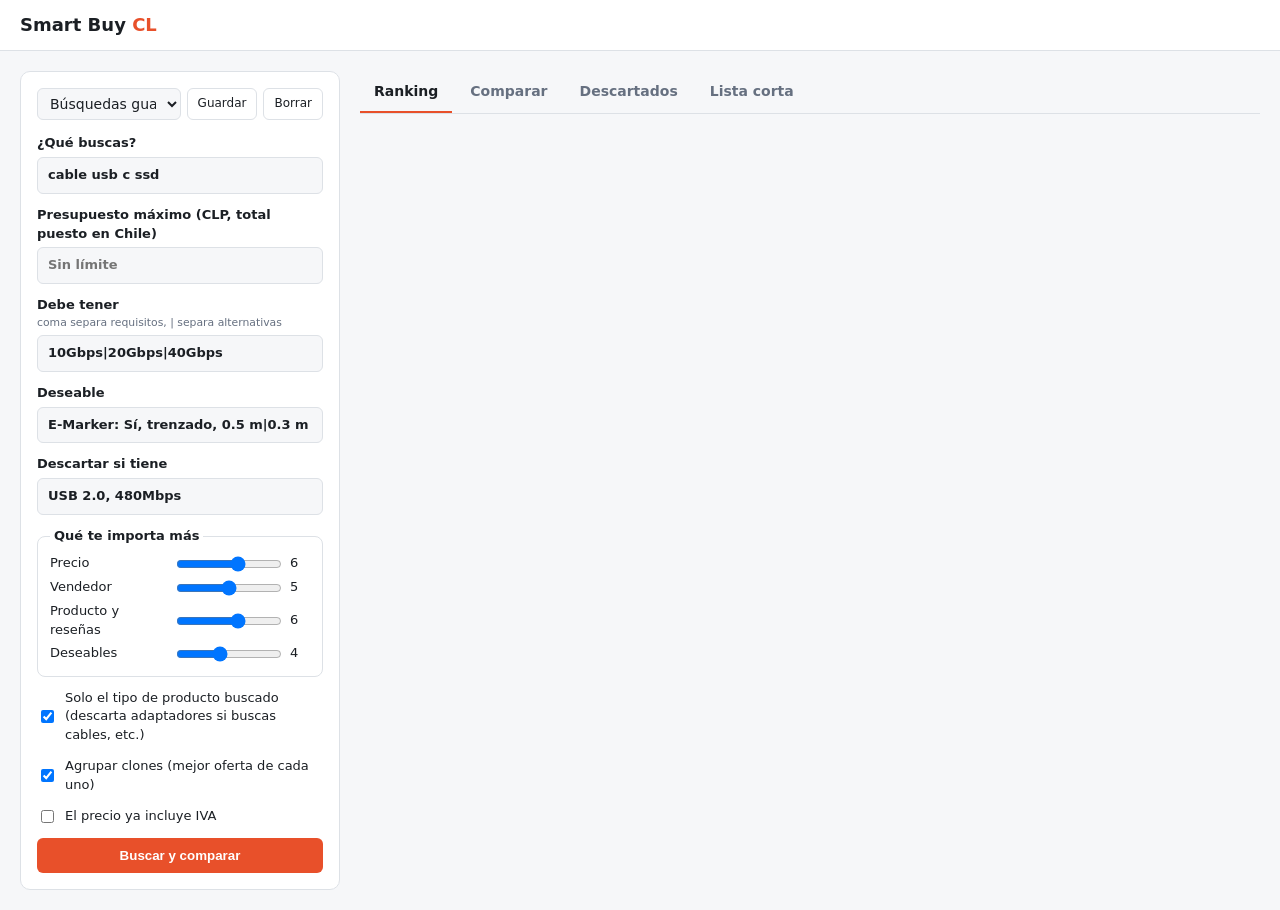
==== static/index.html @ 8ce47d06 "Discard products of a different type than searched; add saved searches Co-Authored-By: Claude Opus 5" ====
<!doctype html>
<html lang="es">
<head>
<meta charset="utf-8">
<meta name="viewport" content="width=device-width, initial-scale=1">
<title>Smart Buy CL</title>
<link rel="stylesheet" href="style.css">
</head>
<body>
<header class="top">
  <div class="brand">Smart Buy <span>CL</span></div>
  <div id="mode" class="badge"></div>
  <div id="fx" class="muted"></div>
</header>

<div class="layout">
  <aside class="panel">
    <form id="form">
      <div class="saved">
        <select id="saved" aria-label="Búsquedas guardadas"><option value="">Búsquedas guardadas…</option></select>
        <button type="button" id="save-search" class="btn">Guardar</button>
        <button type="button" id="del-search" class="btn">Borrar</button>
      </div>
      <label>¿Qué buscas?
        <input name="q" value="cable usb c ssd" required>
      </label>
      <label>Presupuesto máximo (CLP, total puesto en Chile)
        <input name="budget" type="number" min="0" step="500" placeholder="Sin límite">
      </label>
      <label>Debe tener <small>coma separa requisitos, | separa alternativas</small>
        <input name="must" value="10Gbps|20Gbps|40Gbps">
      </label>
      <label>Deseable
        <input name="nice" value="E-Marker: Sí, trenzado, 0.5 m|0.3 m">
      </label>
      <label>Descartar si tiene
        <input name="exclude" value="USB 2.0, 480Mbps">
      </label>

      <fieldset>
        <legend>Qué te importa más</legend>
        <label class="slider">Precio <input type="range" name="w_price" min="0" max="10" value="6"><output></output></label>
        <label class="slider">Vendedor <input type="range" name="w_seller" min="0" max="10" value="5"><output></output></label>
        <label class="slider">Producto y reseñas <input type="range" name="w_product" min="0" max="10" value="6"><output></output></label>
        <label class="slider">Deseables <input type="range" name="w_nice" min="0" max="10" value="4"><output></output></label>
      </fieldset>

      <label class="check"><input type="checkbox" name="type_only" checked> Solo el tipo de producto buscado (descarta adaptadores si buscas cables, etc.)</label>
      <label class="check"><input type="checkbox" name="group" checked> Agrupar clones (mejor oferta de cada uno)</label>
      <label class="check"><input type="checkbox" name="iva_included"> El precio ya incluye IVA</label>

      <button type="submit">Buscar y comparar</button>
    </form>
  </aside>

  <main>
    <nav class="tabs">
      <button data-tab="ranking" class="active">Ranking <span id="n-ranking"></span></button>
      <button data-tab="compare">Comparar <span id="n-compare"></span></button>
      <button data-tab="discarded">Descartados <span id="n-discarded"></span></button>
      <button data-tab="shortlist">Lista corta <span id="n-shortlist"></span></button>
    </nav>
    <div id="status" class="muted"></div>
    <section id="tab-ranking" class="tab active"></section>
    <section id="tab-compare" class="tab"></section>
    <section id="tab-discarded" class="tab"></section>
    <section id="tab-shortlist" class="tab"></section>
  </main>
</div>

<script src="app.js"></script>
</body>
</html>
---- static/style.css ----
:root {
  --bg: #f6f7f9; --surface: #ffffff; --surface-2: #eef0f3; --text: #1b1f24; --muted: #667080;
  --border: #dde1e6; --accent: #e8502a; --accent-text: #ffffff;
  --good: #1f8a4c; --good-bg: #e6f4ec; --warn: #a15c00; --warn-bg: #fdf1df; --bad: #b42318; --bad-bg: #fde8e6;
}
@media (prefers-color-scheme: dark) {
  :root {
    --bg: #121418; --surface: #1b1e24; --surface-2: #252931; --text: #e8eaed; --muted: #98a1ad;
    --border: #2e333c; --accent: #ff6a3d; --accent-text: #15171b;
    --good: #5fd18f; --good-bg: #173324; --warn: #f0b45a; --warn-bg: #352812; --bad: #ff7b6e; --bad-bg: #3a1c19;
  }
}
* { box-sizing: border-box; }
body { margin: 0; font: 14px/1.45 system-ui, "Segoe UI", sans-serif; background: var(--bg); color: var(--text); }
a { color: inherit; }
.muted { color: var(--muted); }

.top { display: flex; align-items: center; gap: 12px; padding: 12px 20px; background: var(--surface); border-bottom: 1px solid var(--border); }
.brand { font-weight: 700; font-size: 18px; }
.brand span { color: var(--accent); }
.badge { padding: 2px 10px; border-radius: 99px; font-size: 12px; font-weight: 600; }
.badge.mock { background: var(--warn-bg); color: var(--warn); }
.badge.api { background: var(--good-bg); color: var(--good); }
#fx { margin-left: auto; font-size: 12px; }

.layout { display: grid; grid-template-columns: 320px 1fr; gap: 20px; padding: 20px; max-width: 1400px; margin: 0 auto; }
@media (max-width: 860px) { .layout { grid-template-columns: 1fr; padding: 16px; } }

.panel { background: var(--surface); border: 1px solid var(--border); border-radius: 10px; padding: 16px; align-self: start; position: sticky; top: 16px; }
.panel label { display: block; margin-bottom: 12px; font-weight: 600; font-size: 13px; }
.panel small { font-weight: 400; color: var(--muted); display: block; }
.panel input:not([type=checkbox]):not([type=range]) { width: 100%; margin-top: 4px; padding: 8px 10px; border: 1px solid var(--border); border-radius: 6px; background: var(--bg); color: var(--text); font: inherit; }
fieldset { border: 1px solid var(--border); border-radius: 8px; margin: 0 0 12px; padding: 8px 12px; }
legend { font-weight: 600; font-size: 13px; padding: 0 4px; }
.slider { display: grid !important; grid-template-columns: 1fr 110px 20px; align-items: center; gap: 6px; font-weight: 400 !important; margin-bottom: 4px !important; }
.check { display: flex !important; gap: 8px; align-items: center; font-weight: 400 !important; }
button[type=submit] { width: 100%; padding: 10px; border: 0; border-radius: 6px; background: var(--accent); color: var(--accent-text); font-weight: 700; cursor: pointer; }

.tabs { display: flex; gap: 4px; border-bottom: 1px solid var(--border); margin-bottom: 12px; overflow-x: auto; }
.tabs button { background: none; border: 0; padding: 10px 14px; color: var(--muted); font: inherit; font-weight: 600; cursor: pointer; border-bottom: 2px solid transparent; white-space: nowrap; }
.tabs button.active { color: var(--text); border-bottom-color: var(--accent); }
.tabs span { font-weight: 400; }
.tab { display: none; }
.tab.active { display: block; }
#status { margin-bottom: 10px; }

.card { display: grid; grid-template-columns: 44px 1fr 200px; gap: 16px; background: var(--surface); border: 1px solid var(--border); border-radius: 10px; padding: 14px 16px; margin-bottom: 12px; }
.card.top1 { border-color: var(--accent); }
@media (max-width: 700px) { .card { grid-template-columns: 1fr; } }
.rank { font-size: 22px; font-weight: 800; color: var(--muted); }
.card.top1 .rank { color: var(--accent); }
.title { font-weight: 600; text-decoration: none; }
.title:hover { text-decoration: underline; }
.store { font-size: 12px; color: var(--muted); margin: 2px 0 8px; }
.chips { display: flex; flex-wrap: wrap; gap: 4px; margin-bottom: 8px; }
.chip { font-size: 11px; padding: 2px 8px; border-radius: 99px; background: var(--surface-2); }
.chip.hit { background: var(--good-bg); color: var(--good); }
.reasons { margin: 0; padding: 0; list-style: none; font-size: 13px; }
.reasons li::before { margin-right: 6px; }
.reasons .pro { color: var(--good); } .reasons .pro::before { content: "+"; }
.reasons .con { color: var(--warn); } .reasons .con::before { content: "−"; }
.reasons .bad { color: var(--bad); } .reasons .bad::before { content: "!"; }
.review { margin-top: 8px; padding: 8px 10px; border-radius: 6px; background: var(--surface-2); font-size: 12px; }
.clones { font-size: 12px; color: var(--muted); margin-top: 6px; }

.side { text-align: right; }
.total { font-size: 20px; font-weight: 800; }
.breakdown { font-size: 12px; color: var(--muted); }
.score { margin: 8px 0; }
.bar { height: 6px; border-radius: 3px; background: var(--surface-2); overflow: hidden; }
.bar > div { height: 100%; background: var(--accent); }
.actions { display: flex; gap: 6px; justify-content: flex-end; flex-wrap: wrap; margin-top: 8px; }
.actions button, .btn { padding: 5px 10px; border: 1px solid var(--border); border-radius: 6px; background: var(--surface); color: var(--text); font: inherit; font-size: 12px; cursor: pointer; }
.actions button.on { background: var(--accent); color: var(--accent-text); border-color: var(--accent); }

.table-wrap { overflow-x: auto; background: var(--surface); border: 1px solid var(--border); border-radius: 10px; }
table { border-collapse: collapse; width: 100%; font-size: 13px; }
th, td { padding: 8px 12px; border-bottom: 1px solid var(--border); text-align: left; vertical-align: top; }
th { background: var(--surface-2); font-weight: 600; white-space: nowrap; }
td.best { background: var(--good-bg); color: var(--good); font-weight: 600; }

.discard { background: var(--surface); border: 1px solid var(--border); border-radius: 8px; padding: 10px 14px; margin-bottom: 8px; }
.discard .why { color: var(--bad); font-size: 12px; }

.sl { background: var(--surface); border: 1px solid var(--border); border-radius: 10px; padding: 14px 16px; margin-bottom: 10px; }
.sl textarea { width: 100%; min-height: 50px; margin-top: 8px; padding: 6px 8px; border: 1px solid var(--border); border-radius: 6px; background: var(--bg); color: var(--text); font: inherit; }
.sl .state { font-size: 12px; font-weight: 700; }
.sl .state.approved { color: var(--good); }
.empty { padding: 40px; text-align: center; color: var(--muted); }
.review details p { margin: 4px 0; }
.review summary { cursor: pointer; font-weight: 600; margin-top: 4px; }
.variant { display: block; font-size: 12px; margin: 0 0 8px; }
.variant select { max-width: 100%; margin-left: 4px; padding: 3px 6px; border: 1px solid var(--border); border-radius: 6px; background: var(--bg); color: var(--text); font: inherit; }
.saved { display: flex; gap: 6px; margin-bottom: 14px; }
.saved select { flex: 1; min-width: 0; padding: 6px 8px; border: 1px solid var(--border); border-radius: 6px; background: var(--bg); color: var(--text); font: inherit; }
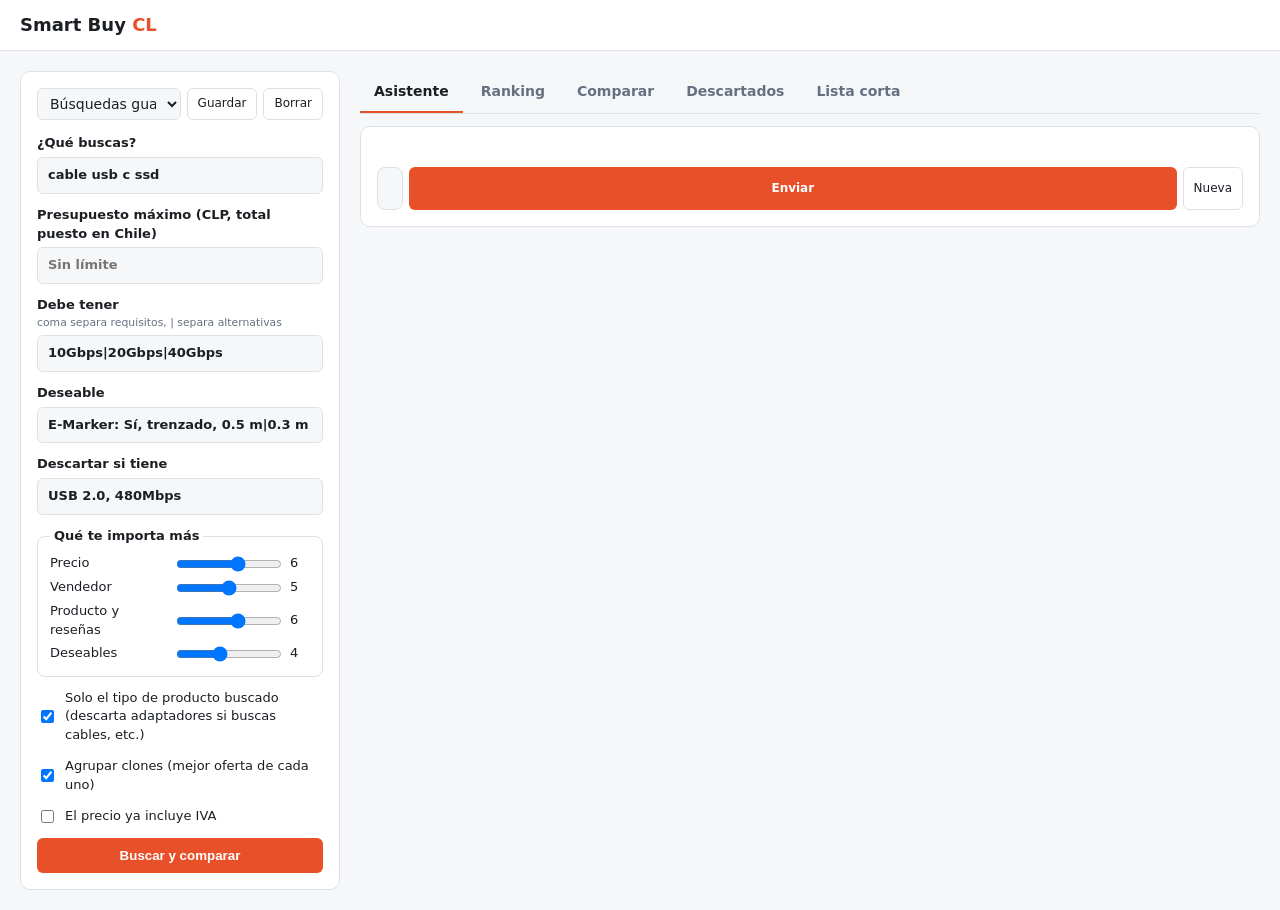
==== commit 5dde67b2: "Add conversational assistant powered by local Claude Code (claude -p) Co-Authored-By: Claude Opus 5." ====
--- a/static/index.html
+++ b/static/index.html
@@ -55,13 +55,25 @@
 
   <main>
     <nav class="tabs">
-      <button data-tab="ranking" class="active">Ranking <span id="n-ranking"></span></button>
+      <button data-tab="assistant" class="active">Asistente</button>
+      <button data-tab="ranking">Ranking <span id="n-ranking"></span></button>
       <button data-tab="compare">Comparar <span id="n-compare"></span></button>
       <button data-tab="discarded">Descartados <span id="n-discarded"></span></button>
       <button data-tab="shortlist">Lista corta <span id="n-shortlist"></span></button>
     </nav>
     <div id="status" class="muted"></div>
-    <section id="tab-ranking" class="tab active"></section>
+    <section id="tab-assistant" class="tab active">
+      <div class="chat">
+        <div id="chat-log" class="chat-log"></div>
+        <div id="chat-options" class="chat-options"></div>
+        <form id="chat-form" class="chat-form">
+          <input id="chat-input" placeholder="Escribe lo que quieres comprar…" autocomplete="off">
+          <button type="submit" class="btn send">Enviar</button>
+          <button type="button" id="chat-reset" class="btn">Nueva</button>
+        </form>
+      </div>
+    </section>
+    <section id="tab-ranking" class="tab"></section>
     <section id="tab-compare" class="tab"></section>
     <section id="tab-discarded" class="tab"></section>
     <section id="tab-shortlist" class="tab"></section>
--- a/static/style.css
+++ b/static/style.css
@@ -93,3 +93,18 @@
 .variant select { max-width: 100%; margin-left: 4px; padding: 3px 6px; border: 1px solid var(--border); border-radius: 6px; background: var(--bg); color: var(--text); font: inherit; }
 .saved { display: flex; gap: 6px; margin-bottom: 14px; }
 .saved select { flex: 1; min-width: 0; padding: 6px 8px; border: 1px solid var(--border); border-radius: 6px; background: var(--bg); color: var(--text); font: inherit; }
+
+.chat { background: var(--surface); border: 1px solid var(--border); border-radius: 10px; padding: 16px; display: flex; flex-direction: column; gap: 12px; }
+.chat-log { display: flex; flex-direction: column; gap: 10px; max-height: 60vh; overflow-y: auto; }
+.msg { max-width: 80%; padding: 10px 14px; border-radius: 12px; white-space: pre-wrap; line-height: 1.5; }
+.msg.assistant { background: var(--surface-2); align-self: flex-start; border-bottom-left-radius: 4px; }
+.msg.user { background: var(--accent); color: var(--accent-text); align-self: flex-end; border-bottom-right-radius: 4px; }
+.msg.thinking { color: var(--muted); font-style: italic; }
+.msg.error { background: var(--bad-bg); color: var(--bad); }
+.chat-options { display: flex; flex-wrap: wrap; gap: 6px; }
+.chat-options button { padding: 6px 12px; border: 1px solid var(--accent); border-radius: 99px; background: var(--surface); color: var(--text); font: inherit; font-size: 13px; cursor: pointer; }
+.chat-options button:hover { background: var(--accent); color: var(--accent-text); }
+.chat-form { display: flex; gap: 6px; }
+.chat-form input { flex: 1; min-width: 0; padding: 10px 12px; border: 1px solid var(--border); border-radius: 8px; background: var(--bg); color: var(--text); font: inherit; }
+.chat-form .send { background: var(--accent); color: var(--accent-text); border-color: var(--accent); font-weight: 700; }
+@media (max-width: 700px) { .msg { max-width: 92%; } }
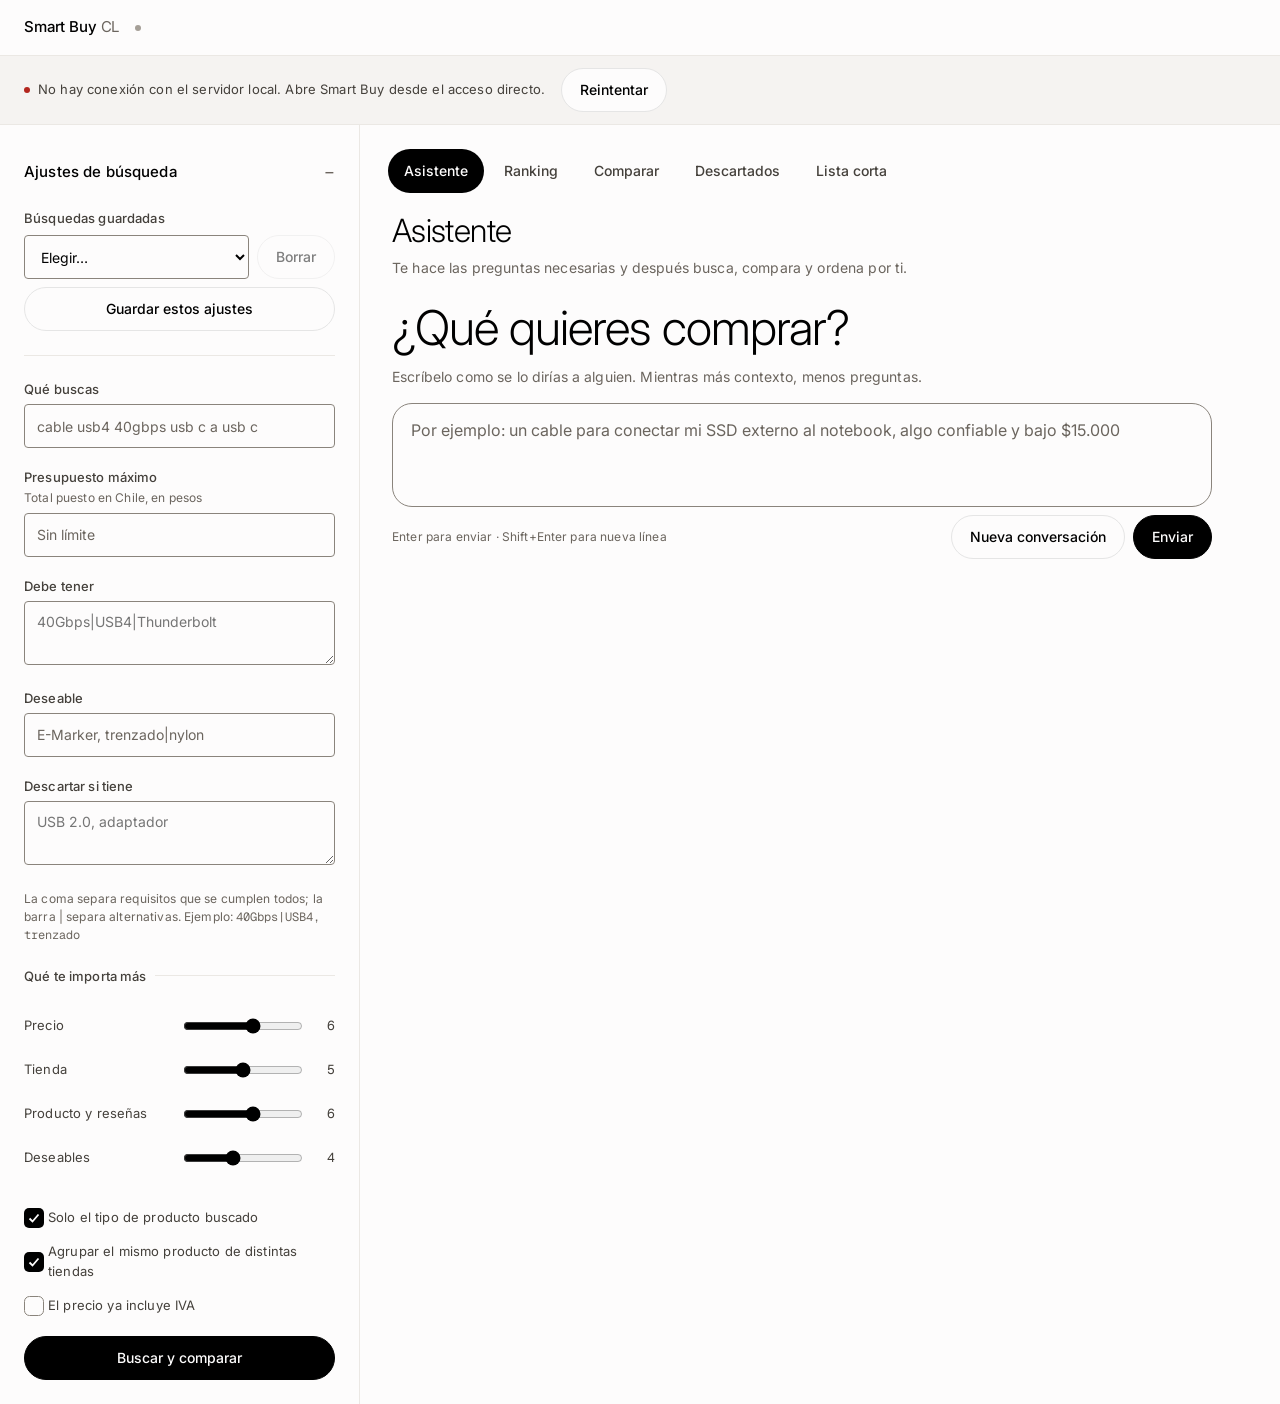
==== commit cc080540: "Redesign UI with elevenlabs-calido DNA and fix UX issues from functional review Co-Authored-By: Clau" ====
--- a/static/index.html
+++ b/static/index.html
@@ -4,81 +4,130 @@
 <meta charset="utf-8">
 <meta name="viewport" content="width=device-width, initial-scale=1">
 <title>Smart Buy CL</title>
+<link rel="preconnect" href="https://fonts.googleapis.com">
+<link rel="preconnect" href="https://fonts.gstatic.com" crossorigin>
+<link rel="stylesheet" href="https://fonts.googleapis.com/css2?family=Geist+Mono:wght@400&family=Inter:wght@300;400;500&display=swap">
 <link rel="stylesheet" href="style.css">
 </head>
 <body>
-<header class="top">
+<header class="topbar">
   <div class="brand">Smart Buy <span>CL</span></div>
-  <div id="mode" class="badge"></div>
-  <div id="fx" class="muted"></div>
+  <div id="mode" class="state-dot"></div>
+  <div id="fx" class="topbar-meta"></div>
 </header>
 
+<div id="offline" class="banner" hidden>
+  <span class="state-dot error">No hay conexión con el servidor local. Abre Smart Buy desde el acceso directo.</span>
+  <button type="button" id="retry-init" class="pill">Reintentar</button>
+</div>
+
 <div class="layout">
-  <aside class="panel">
-    <form id="form">
-      <div class="saved">
-        <select id="saved" aria-label="Búsquedas guardadas"><option value="">Búsquedas guardadas…</option></select>
-        <button type="button" id="save-search" class="btn">Guardar</button>
-        <button type="button" id="del-search" class="btn">Borrar</button>
-      </div>
-      <label>¿Qué buscas?
-        <input name="q" value="cable usb c ssd" required>
-      </label>
-      <label>Presupuesto máximo (CLP, total puesto en Chile)
-        <input name="budget" type="number" min="0" step="500" placeholder="Sin límite">
-      </label>
-      <label>Debe tener <small>coma separa requisitos, | separa alternativas</small>
-        <input name="must" value="10Gbps|20Gbps|40Gbps">
-      </label>
-      <label>Deseable
-        <input name="nice" value="E-Marker: Sí, trenzado, 0.5 m|0.3 m">
-      </label>
-      <label>Descartar si tiene
-        <input name="exclude" value="USB 2.0, 480Mbps">
-      </label>
+  <main id="main">
+    <nav class="tabs" role="tablist" aria-label="Secciones">
+      <button role="tab" id="t-assistant" data-tab="assistant" aria-selected="true" aria-controls="tab-assistant" class="active">Asistente</button>
+      <button role="tab" id="t-ranking" data-tab="ranking" aria-selected="false" aria-controls="tab-ranking" tabindex="-1">Ranking <span class="count" id="n-ranking"></span></button>
+      <button role="tab" id="t-compare" data-tab="compare" aria-selected="false" aria-controls="tab-compare" tabindex="-1">Comparar <span class="count" id="n-compare"></span></button>
+      <button role="tab" id="t-discarded" data-tab="discarded" aria-selected="false" aria-controls="tab-discarded" tabindex="-1">Descartados <span class="count" id="n-discarded"></span></button>
+      <button role="tab" id="t-shortlist" data-tab="shortlist" aria-selected="false" aria-controls="tab-shortlist" tabindex="-1">Lista corta <span class="count" id="n-shortlist"></span></button>
+    </nav>
 
-      <fieldset>
-        <legend>Qué te importa más</legend>
-        <label class="slider">Precio <input type="range" name="w_price" min="0" max="10" value="6"><output></output></label>
-        <label class="slider">Vendedor <input type="range" name="w_seller" min="0" max="10" value="5"><output></output></label>
-        <label class="slider">Producto y reseñas <input type="range" name="w_product" min="0" max="10" value="6"><output></output></label>
-        <label class="slider">Deseables <input type="range" name="w_nice" min="0" max="10" value="4"><output></output></label>
-      </fieldset>
-
-      <label class="check"><input type="checkbox" name="type_only" checked> Solo el tipo de producto buscado (descarta adaptadores si buscas cables, etc.)</label>
-      <label class="check"><input type="checkbox" name="group" checked> Agrupar clones (mejor oferta de cada uno)</label>
-      <label class="check"><input type="checkbox" name="iva_included"> El precio ya incluye IVA</label>
-
-      <button type="submit">Buscar y comparar</button>
-    </form>
-  </aside>
-
-  <main>
-    <nav class="tabs">
-      <button data-tab="assistant" class="active">Asistente</button>
-      <button data-tab="ranking">Ranking <span id="n-ranking"></span></button>
-      <button data-tab="compare">Comparar <span id="n-compare"></span></button>
-      <button data-tab="discarded">Descartados <span id="n-discarded"></span></button>
-      <button data-tab="shortlist">Lista corta <span id="n-shortlist"></span></button>
-    </nav>
-    <div id="status" class="muted"></div>
-    <section id="tab-assistant" class="tab active">
+    <section id="tab-assistant" class="tab active" role="tabpanel" aria-labelledby="t-assistant">
+      <h2 class="panel-title">Asistente</h2>
+      <p class="lede chat-intro">Te hace las preguntas necesarias y después busca, compara y ordena por ti.</p>
       <div class="chat">
-        <div id="chat-log" class="chat-log"></div>
+        <div id="chat-empty" class="chat-empty">
+          <p class="display">¿Qué quieres comprar?</p>
+          <p class="lede">Escríbelo como se lo dirías a alguien. Mientras más contexto, menos preguntas.</p>
+        </div>
+        <div id="chat-log" class="chat-log" role="log" aria-live="polite" aria-label="Conversación"></div>
         <div id="chat-options" class="chat-options"></div>
-        <form id="chat-form" class="chat-form">
-          <input id="chat-input" placeholder="Escribe lo que quieres comprar…" autocomplete="off">
-          <button type="submit" class="btn send">Enviar</button>
-          <button type="button" id="chat-reset" class="btn">Nueva</button>
+        <form id="chat-form" class="chat-composer">
+          <textarea id="chat-input" rows="3" aria-label="Mensaje al asistente"
+            placeholder="Por ejemplo: un cable para conectar mi SSD externo al notebook, algo confiable y bajo $15.000"></textarea>
+          <div class="composer-bar">
+            <span class="hint">Enter para enviar · Shift+Enter para nueva línea</span>
+            <button type="button" id="chat-reset" class="pill">Nueva conversación</button>
+            <button type="submit" id="chat-send" class="pill primary">Enviar</button>
+          </div>
         </form>
       </div>
     </section>
-    <section id="tab-ranking" class="tab"></section>
-    <section id="tab-compare" class="tab"></section>
-    <section id="tab-discarded" class="tab"></section>
-    <section id="tab-shortlist" class="tab"></section>
+
+    <section id="tab-ranking" class="tab" role="tabpanel" aria-labelledby="t-ranking">
+      <h2 class="panel-title">Ranking</h2>
+      <div id="status" class="status" aria-live="polite"></div>
+      <div id="ranking-body"></div>
+    </section>
+    <section id="tab-compare" class="tab" role="tabpanel" aria-labelledby="t-compare">
+      <h2 class="panel-title">Comparar</h2>
+      <div id="compare-body"></div>
+    </section>
+    <section id="tab-discarded" class="tab" role="tabpanel" aria-labelledby="t-discarded">
+      <h2 class="panel-title">Descartados</h2>
+      <div id="discarded-body"></div>
+    </section>
+    <section id="tab-shortlist" class="tab" role="tabpanel" aria-labelledby="t-shortlist">
+      <h2 class="panel-title">Lista corta</h2>
+      <div id="shortlist-body"></div>
+    </section>
   </main>
+
+  <aside class="panel">
+    <details id="filters" open>
+      <summary>Ajustes de búsqueda</summary>
+
+      <div class="saved">
+        <label for="saved" class="label">Búsquedas guardadas</label>
+        <div class="row">
+          <select id="saved"><option value="">Elegir…</option></select>
+          <button type="button" id="del-search" class="pill" disabled>Borrar</button>
+        </div>
+        <div id="save-row" class="row" hidden>
+          <input id="save-name" aria-label="Nombre de la búsqueda" placeholder="Nombre de la búsqueda">
+          <button type="button" id="save-confirm" class="pill">Guardar</button>
+          <button type="button" id="save-cancel" class="pill">Cancelar</button>
+        </div>
+        <button type="button" id="save-search" class="pill">Guardar estos ajustes</button>
+      </div>
+
+      <form id="form" novalidate>
+        <label class="label">Qué buscas
+          <input name="q" required placeholder="cable usb4 40gbps usb c a usb c">
+        </label>
+        <label class="label">Presupuesto máximo
+          <span class="help">Total puesto en Chile, en pesos</span>
+          <input name="budget" type="number" min="0" step="1" inputmode="numeric" placeholder="Sin límite">
+        </label>
+        <label class="label">Debe tener
+          <textarea name="must" rows="2" placeholder="40Gbps|USB4|Thunderbolt"></textarea>
+        </label>
+        <label class="label">Deseable
+          <input name="nice" placeholder="E-Marker, trenzado|nylon">
+        </label>
+        <label class="label">Descartar si tiene
+          <textarea name="exclude" rows="2" placeholder="USB 2.0, adaptador"></textarea>
+        </label>
+        <p class="help">La coma separa requisitos que se cumplen todos; la barra | separa alternativas. Ejemplo: <span class="mono">40Gbps|USB4, trenzado</span></p>
+
+        <fieldset>
+          <legend>Qué te importa más</legend>
+          <label class="slider"><span>Precio</span><input type="range" name="w_price" min="0" max="10" value="6"><output class="mono"></output></label>
+          <label class="slider"><span>Tienda</span><input type="range" name="w_seller" min="0" max="10" value="5"><output class="mono"></output></label>
+          <label class="slider"><span>Producto y reseñas</span><input type="range" name="w_product" min="0" max="10" value="6"><output class="mono"></output></label>
+          <label class="slider"><span>Deseables</span><input type="range" name="w_nice" min="0" max="10" value="4"><output class="mono"></output></label>
+        </fieldset>
+
+        <label class="check"><input type="checkbox" name="type_only" checked> Solo el tipo de producto buscado</label>
+        <label class="check"><input type="checkbox" name="group" checked> Agrupar el mismo producto de distintas tiendas</label>
+        <label class="check"><input type="checkbox" name="iva_included"> El precio ya incluye IVA</label>
+
+        <button type="submit" id="search-btn" class="pill primary wide">Buscar y comparar</button>
+      </form>
+    </details>
+  </aside>
 </div>
+
+<div id="toast" class="toast" role="status" aria-live="polite" hidden></div>
 
 <script src="app.js"></script>
 </body>
--- a/static/style.css
+++ b/static/style.css
@@ -1,110 +1,288 @@
+/* Smart Buy CL — DNA en design/dna-smartbuy.md (adaptado de elevenlabs-calido). */
 :root {
-  --bg: #f6f7f9; --surface: #ffffff; --surface-2: #eef0f3; --text: #1b1f24; --muted: #667080;
-  --border: #dde1e6; --accent: #e8502a; --accent-text: #ffffff;
-  --good: #1f8a4c; --good-bg: #e6f4ec; --warn: #a15c00; --warn-bg: #fdf1df; --bad: #b42318; --bad-bg: #fde8e6;
+  --canvas: #fdfcfc; --taupe: #f5f3f1; --stone: #ebe8e4;
+  --ink: #000000; --on-ink: #fdfcfc; --graphite: #44403b; --smoke: #6b655e; --ash: #a59f97;
+  --field: #8a847c; --btn-border: #e5e5e5;
+  --ok: #3d7a57; --warn: #9a6a1f; --bad: #b3261e;
+  --sans: Inter, system-ui, -apple-system, "Segoe UI", sans-serif;
+  --mono: "Geist Mono", ui-monospace, monospace;
+  --whisper: 0 0 1px rgba(0,0,0,.4), 0 1px 1px rgba(0,0,0,.04), 0 2px 4px rgba(0,0,0,.04);
+  --ease: 150ms ease-out;
+  color-scheme: light;
 }
 @media (prefers-color-scheme: dark) {
   :root {
-    --bg: #121418; --surface: #1b1e24; --surface-2: #252931; --text: #e8eaed; --muted: #98a1ad;
-    --border: #2e333c; --accent: #ff6a3d; --accent-text: #15171b;
-    --good: #5fd18f; --good-bg: #173324; --warn: #f0b45a; --warn-bg: #352812; --bad: #ff7b6e; --bad-bg: #3a1c19;
+    --canvas: #141311; --taupe: #1c1a18; --stone: #2a2724;
+    --ink: #f5f3f1; --on-ink: #141311; --graphite: #d6d1ca; --smoke: #a59f97; --ash: #8a847c;
+    --field: #777169; --btn-border: #34302c;
+    --ok: #6fb38a; --warn: #d3a050; --bad: #ef6b62;
+    color-scheme: dark;
   }
 }
+
 * { box-sizing: border-box; }
-body { margin: 0; font: 14px/1.45 system-ui, "Segoe UI", sans-serif; background: var(--bg); color: var(--text); }
-a { color: inherit; }
-.muted { color: var(--muted); }
-
-.top { display: flex; align-items: center; gap: 12px; padding: 12px 20px; background: var(--surface); border-bottom: 1px solid var(--border); }
-.brand { font-weight: 700; font-size: 18px; }
-.brand span { color: var(--accent); }
-.badge { padding: 2px 10px; border-radius: 99px; font-size: 12px; font-weight: 600; }
-.badge.mock { background: var(--warn-bg); color: var(--warn); }
-.badge.api { background: var(--good-bg); color: var(--good); }
-#fx { margin-left: auto; font-size: 12px; }
-
-.layout { display: grid; grid-template-columns: 320px 1fr; gap: 20px; padding: 20px; max-width: 1400px; margin: 0 auto; }
-@media (max-width: 860px) { .layout { grid-template-columns: 1fr; padding: 16px; } }
-
-.panel { background: var(--surface); border: 1px solid var(--border); border-radius: 10px; padding: 16px; align-self: start; position: sticky; top: 16px; }
-.panel label { display: block; margin-bottom: 12px; font-weight: 600; font-size: 13px; }
-.panel small { font-weight: 400; color: var(--muted); display: block; }
-.panel input:not([type=checkbox]):not([type=range]) { width: 100%; margin-top: 4px; padding: 8px 10px; border: 1px solid var(--border); border-radius: 6px; background: var(--bg); color: var(--text); font: inherit; }
-fieldset { border: 1px solid var(--border); border-radius: 8px; margin: 0 0 12px; padding: 8px 12px; }
-legend { font-weight: 600; font-size: 13px; padding: 0 4px; }
-.slider { display: grid !important; grid-template-columns: 1fr 110px 20px; align-items: center; gap: 6px; font-weight: 400 !important; margin-bottom: 4px !important; }
-.check { display: flex !important; gap: 8px; align-items: center; font-weight: 400 !important; }
-button[type=submit] { width: 100%; padding: 10px; border: 0; border-radius: 6px; background: var(--accent); color: var(--accent-text); font-weight: 700; cursor: pointer; }
-
-.tabs { display: flex; gap: 4px; border-bottom: 1px solid var(--border); margin-bottom: 12px; overflow-x: auto; }
-.tabs button { background: none; border: 0; padding: 10px 14px; color: var(--muted); font: inherit; font-weight: 600; cursor: pointer; border-bottom: 2px solid transparent; white-space: nowrap; }
-.tabs button.active { color: var(--text); border-bottom-color: var(--accent); }
-.tabs span { font-weight: 400; }
+html { -webkit-text-size-adjust: 100%; }
+body {
+  margin: 0; background: var(--canvas); color: var(--ink);
+  font: 400 14px/1.5 var(--sans); letter-spacing: .01em;
+}
+a { color: inherit; text-underline-offset: 3px; }
+.mono { font-family: var(--mono); letter-spacing: 0; }
+[hidden] { display: none !important; }
+:focus-visible { outline: 2px solid var(--ink); outline-offset: 2px; }
+
+/* ---------- barra superior ---------- */
+.topbar {
+  height: 56px; display: flex; align-items: center; gap: 16px; padding: 0 24px;
+  border-bottom: 1px solid var(--stone); background: var(--canvas);
+}
+.brand { font-weight: 500; font-size: 15px; letter-spacing: -.01em; }
+.brand span { color: var(--smoke); font-weight: 400; }
+.topbar-meta { margin-left: auto; font: 400 12px/1.5 var(--mono); color: var(--smoke); }
+
+/* estados: texto graphite con punto de 6 px */
+.state-dot { display: inline-flex; align-items: center; gap: 8px; font-size: 13px; color: var(--graphite); }
+.state-dot::before { content: ""; width: 6px; height: 6px; border-radius: 9999px; background: var(--ash); flex: none; }
+.state-dot.ok::before { background: var(--ok); }
+.state-dot.warn::before { background: var(--warn); }
+.state-dot.error::before { background: var(--bad); }
+
+.banner {
+  display: flex; align-items: center; gap: 16px; flex-wrap: wrap;
+  padding: 12px 24px; border-bottom: 1px solid var(--stone); background: var(--taupe);
+}
+
+/* ---------- layout: taller en dos columnas ---------- */
+.layout {
+  display: grid; grid-template-columns: 360px minmax(0, 1fr); grid-template-areas: "panel main";
+  min-height: calc(100dvh - 56px);
+}
+main { grid-area: main; padding: 24px 32px 64px; min-width: 0; }
+.panel { grid-area: panel; border-right: 1px solid var(--stone); padding: 24px; }
+@media (min-width: 861px) {
+  .panel > details { position: sticky; top: 24px; }
+}
+@media (max-width: 860px) {
+  .tabs button { padding: 0 12px; }
+  .layout { grid-template-columns: minmax(0, 1fr); grid-template-areas: "main" "panel"; }
+  main { padding: 16px 16px 32px; }
+  .panel { border-right: 0; border-top: 1px solid var(--stone); padding: 16px; }
+  .topbar { padding: 0 16px; gap: 12px; }
+  .topbar-meta { display: none; }
+}
+
+/* ---------- pestañas en píldora ---------- */
+.tabs { display: flex; gap: 4px; overflow-x: auto; padding-bottom: 4px; margin: 0 -4px 8px; scrollbar-width: none; }
+.tabs button {
+  min-height: 44px; padding: 0 16px; border: 0; border-radius: 9999px; background: transparent;
+  color: var(--graphite); font: 500 14px/1 var(--sans); cursor: pointer; white-space: nowrap;
+}
+.tabs button:hover { background: var(--taupe); }
+.tabs button.active { background: var(--ink); color: var(--on-ink); }
+.tabs .count { font: 400 12px var(--mono); margin-left: 4px; opacity: .75; }
+.tabs .count:empty { display: none; }
+
 .tab { display: none; }
 .tab.active { display: block; }
-#status { margin-bottom: 10px; }
-
-.card { display: grid; grid-template-columns: 44px 1fr 200px; gap: 16px; background: var(--surface); border: 1px solid var(--border); border-radius: 10px; padding: 14px 16px; margin-bottom: 12px; }
-.card.top1 { border-color: var(--accent); }
-@media (max-width: 700px) { .card { grid-template-columns: 1fr; } }
-.rank { font-size: 22px; font-weight: 800; color: var(--muted); }
-.card.top1 .rank { color: var(--accent); }
-.title { font-weight: 600; text-decoration: none; }
-.title:hover { text-decoration: underline; }
-.store { font-size: 12px; color: var(--muted); margin: 2px 0 8px; }
-.chips { display: flex; flex-wrap: wrap; gap: 4px; margin-bottom: 8px; }
-.chip { font-size: 11px; padding: 2px 8px; border-radius: 99px; background: var(--surface-2); }
-.chip.hit { background: var(--good-bg); color: var(--good); }
-.reasons { margin: 0; padding: 0; list-style: none; font-size: 13px; }
-.reasons li::before { margin-right: 6px; }
-.reasons .pro { color: var(--good); } .reasons .pro::before { content: "+"; }
-.reasons .con { color: var(--warn); } .reasons .con::before { content: "−"; }
-.reasons .bad { color: var(--bad); } .reasons .bad::before { content: "!"; }
-.review { margin-top: 8px; padding: 8px 10px; border-radius: 6px; background: var(--surface-2); font-size: 12px; }
-.clones { font-size: 12px; color: var(--muted); margin-top: 6px; }
-
-.side { text-align: right; }
-.total { font-size: 20px; font-weight: 800; }
-.breakdown { font-size: 12px; color: var(--muted); }
-.score { margin: 8px 0; }
-.bar { height: 6px; border-radius: 3px; background: var(--surface-2); overflow: hidden; }
-.bar > div { height: 100%; background: var(--accent); }
-.actions { display: flex; gap: 6px; justify-content: flex-end; flex-wrap: wrap; margin-top: 8px; }
-.actions button, .btn { padding: 5px 10px; border: 1px solid var(--border); border-radius: 6px; background: var(--surface); color: var(--text); font: inherit; font-size: 12px; cursor: pointer; }
-.actions button.on { background: var(--accent); color: var(--accent-text); border-color: var(--accent); }
-
-.table-wrap { overflow-x: auto; background: var(--surface); border: 1px solid var(--border); border-radius: 10px; }
+.panel-title { font: 300 32px/1.13 var(--sans); letter-spacing: -.02em; margin: 16px 0 8px; color: var(--ink); }
+.lede { color: var(--smoke); margin: 0 0 24px; max-width: 64ch; }
+
+/* ---------- estado de búsqueda ---------- */
+.status { font-size: 13px; color: var(--smoke); min-height: 0; }
+.status:not(:empty) { margin: 4px 0 8px; }
+.status .progress { height: 2px; background: var(--stone); border-radius: 9999px; overflow: hidden; margin-top: 8px; max-width: 360px; }
+.status .progress::after { content: ""; display: block; height: 100%; width: 30%; background: var(--ink); border-radius: 9999px; animation: indeterminate 1.4s ease-out infinite; }
+@keyframes indeterminate { from { transform: translateX(-100%); } to { transform: translateX(340%); } }
+
+/* ---------- botones: píldoras ---------- */
+button { font: inherit; }
+.pill, .actions button, .chat-options button {
+  min-height: 44px; padding: 0 18px; border-radius: 9999px; border: 1px solid var(--btn-border);
+  background: var(--canvas); color: var(--ink); font: 500 14px/1 var(--sans); cursor: pointer;
+  transition: background-color var(--ease), border-color var(--ease);
+}
+.pill:hover, .actions button:hover, .chat-options button:hover { background: var(--taupe); border-color: var(--field); }
+.pill.primary { background: var(--ink); color: var(--on-ink); border-color: var(--ink); }
+.pill.primary:hover { background: var(--graphite); border-color: var(--graphite); }
+.pill.wide { width: 100%; margin-top: 8px; }
+button:disabled { opacity: .5; cursor: not-allowed; }
+.actions button.on { background: var(--stone); border-color: var(--field); }
+
+/* ---------- asistente ---------- */
+.chat { display: flex; flex-direction: column; gap: 16px; max-width: 820px; }
+.tab.fresh .panel-title { position: absolute; width: 1px; height: 1px; overflow: hidden; clip: rect(0 0 0 0); white-space: nowrap; }
+.tab.fresh .chat-intro { display: none; }
+.tab.fresh .chat { background: var(--taupe); border-radius: 24px; padding: 48px; margin-top: 24px; gap: 24px; }
+@media (max-width: 860px) { .tab.fresh .chat { padding: 24px 20px; margin-top: 8px; } .chat-empty .display { font-size: 32px; line-height: 1.13; } }
+.chat-empty { text-align: left; }
+.chat-empty .display { font: 300 48px/1.08 var(--sans); letter-spacing: -.02em; margin: 0 0 12px; }
+.chat-empty .lede { margin: 0; }
+.chat-log { flex: 1; display: flex; flex-direction: column; gap: 12px; }
+.chat-log:empty { display: none; }
+.msg { max-width: 85%; padding: 14px 18px; border-radius: 20px; white-space: pre-wrap; font-size: 16px; line-height: 1.55; letter-spacing: 0; }
+.msg.assistant { background: var(--taupe); align-self: flex-start; border-bottom-left-radius: 6px; }
+.msg.user { background: var(--ink); color: var(--on-ink); align-self: flex-end; border-bottom-right-radius: 6px; }
+.msg.thinking { color: var(--smoke); display: inline-flex; align-items: center; gap: 10px; }
+.msg.thinking .mono { font-size: 13px; }
+.msg.error { color: var(--graphite); }
+.msg.error::before { content: ""; display: inline-block; width: 6px; height: 6px; border-radius: 9999px; background: var(--bad); margin-right: 8px; vertical-align: middle; }
+.msg b { font-weight: 500; }
+.dots { display: inline-flex; gap: 4px; }
+.dots i { width: 5px; height: 5px; border-radius: 9999px; background: var(--smoke); animation: blink 1.2s ease-out infinite; }
+.dots i:nth-child(2) { animation-delay: .2s; } .dots i:nth-child(3) { animation-delay: .4s; }
+@keyframes blink { 0%, 100% { opacity: .25; } 40% { opacity: 1; } }
+.chat-options { display: flex; flex-wrap: wrap; gap: 8px; }
+.chat-options:empty { display: none; }
+
+.chat-composer { border-radius: 20px; display: flex; flex-direction: column; gap: 8px; }
+#chat-input {
+  width: 100%; min-height: 84px; max-height: 240px; resize: none; border: 1px solid var(--field); border-radius: 20px;
+  background: var(--canvas); color: var(--ink); font: 400 16px/1.55 var(--sans); padding: 14px 18px;
+  transition: border-color var(--ease), box-shadow var(--ease);
+}
+#chat-input:focus { outline: none; border-color: var(--ink); box-shadow: 0 0 0 1px var(--ink); }
+#chat-input::placeholder { color: var(--smoke); }
+.composer-bar { display: flex; align-items: center; gap: 8px; flex-wrap: wrap; }
+.composer-bar .hint { margin-right: auto; font-size: 12px; color: var(--smoke); }
+
+/* ---------- panel de ajustes ---------- */
+.panel summary {
+  cursor: pointer; list-style: none; font: 500 15px/1.4 var(--sans); min-height: 44px;
+  display: flex; align-items: center; justify-content: space-between;
+}
+.panel summary::-webkit-details-marker { display: none; }
+.panel summary::after { content: "+"; font: 400 18px var(--mono); color: var(--smoke); }
+.panel details[open] summary::after { content: "−"; }
+.panel details[open] summary { margin-bottom: 16px; }
+.saved { display: flex; flex-direction: column; gap: 8px; padding-bottom: 24px; margin-bottom: 24px; border-bottom: 1px solid var(--stone); }
+.row { display: flex; gap: 8px; }
+.row > select, .row > input { flex: 1; min-width: 0; }
+.label { display: block; font: 500 13px/1.4 var(--sans); color: var(--graphite); margin-bottom: 20px; }
+.saved .label { margin-bottom: 0; }
+.help { display: block; font: 400 12px/1.5 var(--sans); color: var(--smoke); margin: 0 0 16px; }
+.label .help { margin: 2px 0 0; }
+.panel textarea { width: 100%; margin-top: 6px; padding: 10px 12px; border: 1px solid var(--field); border-radius: 4px; background: var(--canvas); color: var(--ink); font: 400 14px/1.45 var(--sans); resize: vertical; min-height: 64px; }
+.panel input:not([type=checkbox]):not([type=range]), .panel select, .variant select {
+  width: 100%; min-height: 44px; margin-top: 6px; padding: 0 12px; border: 1px solid var(--field); border-radius: 4px;
+  background: var(--canvas); color: var(--ink); font: 400 14px/1.4 var(--sans);
+}
+.row > select, .row > input { margin-top: 0 !important; }
+.panel input::placeholder { color: var(--smoke); }
+fieldset { border: 0; border-top: 1px solid var(--stone); margin: 24px 0 16px; padding: 20px 0 0; }
+legend { font: 500 13px var(--sans); color: var(--graphite); padding: 0 8px 0 0; }
+.slider { display: grid; grid-template-columns: 1fr 120px 24px; align-items: center; gap: 8px; min-height: 44px; font-size: 13px; color: var(--graphite); }
+.slider input { accent-color: var(--ink); width: 100%; height: 44px; margin: 0; }
+.slider output { text-align: right; font-size: 13px; }
+.check { display: flex; align-items: center; gap: 4px; min-height: 44px; font-size: 13px; color: var(--graphite); cursor: pointer; }
+.check input {
+  appearance: none; -webkit-appearance: none; flex: none; width: 44px; height: 44px; margin: 0 -12px 0 -12px; cursor: pointer;
+  background: no-repeat center / 20px 20px var(--box-off);
+}
+.check input:checked { background-image: var(--box-on); }
+.check input:focus-visible { outline: 2px solid var(--ink); outline-offset: -10px; border-radius: 6px; }
+:root {
+  --box-off: url("data:image/svg+xml,%3Csvg xmlns='http://www.w3.org/2000/svg' viewBox='0 0 20 20'%3E%3Crect x='.5' y='.5' width='19' height='19' rx='5' fill='%23fdfcfc' stroke='%238a847c'/%3E%3C/svg%3E");
+  --box-on: url("data:image/svg+xml,%3Csvg xmlns='http://www.w3.org/2000/svg' viewBox='0 0 20 20'%3E%3Crect width='20' height='20' rx='5' fill='%23000'/%3E%3Cpath d='M5.5 10.5l3 3 6-7' fill='none' stroke='%23fdfcfc' stroke-width='1.8'/%3E%3C/svg%3E");
+}
+@media (prefers-color-scheme: dark) {
+  :root {
+    --box-off: url("data:image/svg+xml,%3Csvg xmlns='http://www.w3.org/2000/svg' viewBox='0 0 20 20'%3E%3Crect x='.5' y='.5' width='19' height='19' rx='5' fill='%23141311' stroke='%23777169'/%3E%3C/svg%3E");
+    --box-on: url("data:image/svg+xml,%3Csvg xmlns='http://www.w3.org/2000/svg' viewBox='0 0 20 20'%3E%3Crect width='20' height='20' rx='5' fill='%23f5f3f1'/%3E%3Cpath d='M5.5 10.5l3 3 6-7' fill='none' stroke='%23141311' stroke-width='1.8'/%3E%3C/svg%3E");
+  }
+}
+
+/* ---------- tarjeta de producto ---------- */
+.card {
+  display: grid; grid-template-columns: 96px minmax(0, 1fr) 220px; gap: 20px;
+  background: var(--taupe); border-radius: 20px; padding: 24px; margin-bottom: 24px;
+}
+.card.top { grid-template-columns: 160px minmax(0, 1fr) 220px; }
+.card.top .card-media img, .card.top .card-media .noimg { width: 160px; height: 160px; border-radius: 16px; }
+.card-media { position: relative; }
+.card-media img, .card-media .noimg { width: 96px; height: 96px; border-radius: 12px; object-fit: cover; background: var(--stone); display: block; }
+.rank { position: absolute; top: -8px; left: -8px; min-width: 28px; height: 28px; padding: 0 8px; border-radius: 9999px;
+  background: var(--canvas); border: 1px solid var(--stone); font: 400 12px/26px var(--mono); text-align: center; }
+.best-label { font-size: 12px; color: var(--graphite); margin-bottom: 4px; }
+.card .title { font: 500 15px/1.4 var(--sans); text-decoration: none; display: block; }
+.card .title:hover { text-decoration: underline; }
+.meta { font-size: 13px; color: var(--smoke); margin: 4px 0 12px; }
+.variant { display: block; font-size: 12px; color: var(--smoke); margin: 0 0 12px; max-width: 520px; }
+.variant select { margin-top: 4px; font-family: var(--mono); font-size: 12px; background: transparent; min-height: 40px; }
+.chips { display: flex; flex-wrap: wrap; gap: 6px; margin-bottom: 12px; }
+.chip { font: 400 12px/1.4 var(--sans); padding: 4px 10px; border-radius: 9999px; background: var(--canvas); color: var(--graphite); border: 1px solid var(--stone); }
+.reasons { margin: 0; padding: 0; list-style: none; font-size: 13px; color: var(--graphite); display: grid; gap: 4px; }
+.reasons li { display: flex; gap: 8px; align-items: baseline; }
+.reasons li::before { content: ""; width: 6px; height: 6px; border-radius: 9999px; flex: none; transform: translateY(-1px); background: var(--ash); }
+.reasons li.pro::before { background: var(--ok); }
+.reasons li.con::before { background: var(--warn); }
+.reasons li.bad::before { background: var(--bad); }
+.more summary { cursor: pointer; font-size: 13px; color: var(--graphite); margin-top: 6px; min-height: 32px; display: inline-flex; align-items: center; text-decoration: underline; text-underline-offset: 3px; }
+.more[open] summary { margin-bottom: 4px; }
+.review { margin-top: 12px; padding-top: 12px; border-top: 1px solid var(--stone); font-size: 13px; color: var(--graphite); display: grid; gap: 6px; }
+.review .mono { font-size: 12px; }
+.review details p { margin: 6px 0; }
+.clones { font-size: 12px; color: var(--smoke); margin-top: 12px; }
+
+.card-side { display: flex; flex-direction: column; align-items: flex-end; text-align: right; gap: 4px; }
+.total { font: 400 24px/1.17 var(--mono); letter-spacing: -.02em; }
+.breakdown { font: 400 12px/1.6 var(--mono); color: var(--smoke); }
+.score { width: 100%; margin: 12px 0 8px; }
+.score-row { display: flex; justify-content: space-between; align-items: center; font-size: 12px; color: var(--smoke); }
+.score-num { font: 400 18px var(--mono); color: var(--ink); }
+.bar { height: 6px; border-radius: 9999px; background: var(--stone); overflow: hidden; margin-top: 6px; }
+.bar > div { height: 100%; background: var(--ink); border-radius: 9999px; }
+.actions { display: grid; grid-template-columns: 1fr 1fr; gap: 6px; width: 100%; margin-top: auto; padding-top: 12px; }
+.actions button { min-height: 40px; padding: 0 12px; font-size: 13px; }
+.actions button[data-reviews] { grid-column: 1 / -1; }
+
+@media (max-width: 1080px) {
+  .card, .card.top { grid-template-columns: 72px minmax(0, 1fr); }
+  .card.top .card-media img, .card.top .card-media .noimg { width: 72px; height: 72px; border-radius: 12px; }
+  .card-media img, .card-media .noimg { width: 72px; height: 72px; }
+  .card-side { grid-column: 1 / -1; align-items: stretch; text-align: left; border-top: 1px solid var(--stone); padding-top: 12px; }
+  .actions button { min-height: 44px; }
+}
+
+/* ---------- vacío ---------- */
+.empty { padding: 40px 0; color: var(--smoke); max-width: 52ch; }
+.empty p { margin: 0 0 16px; }
+
+/* ---------- comparar ---------- */
+.table-wrap { overflow-x: auto; border-radius: 20px; background: var(--taupe); }
 table { border-collapse: collapse; width: 100%; font-size: 13px; }
-th, td { padding: 8px 12px; border-bottom: 1px solid var(--border); text-align: left; vertical-align: top; }
-th { background: var(--surface-2); font-weight: 600; white-space: nowrap; }
-td.best { background: var(--good-bg); color: var(--good); font-weight: 600; }
-
-.discard { background: var(--surface); border: 1px solid var(--border); border-radius: 8px; padding: 10px 14px; margin-bottom: 8px; }
-.discard .why { color: var(--bad); font-size: 12px; }
-
-.sl { background: var(--surface); border: 1px solid var(--border); border-radius: 10px; padding: 14px 16px; margin-bottom: 10px; }
-.sl textarea { width: 100%; min-height: 50px; margin-top: 8px; padding: 6px 8px; border: 1px solid var(--border); border-radius: 6px; background: var(--bg); color: var(--text); font: inherit; }
-.sl .state { font-size: 12px; font-weight: 700; }
-.sl .state.approved { color: var(--good); }
-.empty { padding: 40px; text-align: center; color: var(--muted); }
-.review details p { margin: 4px 0; }
-.review summary { cursor: pointer; font-weight: 600; margin-top: 4px; }
-.variant { display: block; font-size: 12px; margin: 0 0 8px; }
-.variant select { max-width: 100%; margin-left: 4px; padding: 3px 6px; border: 1px solid var(--border); border-radius: 6px; background: var(--bg); color: var(--text); font: inherit; }
-.saved { display: flex; gap: 6px; margin-bottom: 14px; }
-.saved select { flex: 1; min-width: 0; padding: 6px 8px; border: 1px solid var(--border); border-radius: 6px; background: var(--bg); color: var(--text); font: inherit; }
-
-.chat { background: var(--surface); border: 1px solid var(--border); border-radius: 10px; padding: 16px; display: flex; flex-direction: column; gap: 12px; }
-.chat-log { display: flex; flex-direction: column; gap: 10px; max-height: 60vh; overflow-y: auto; }
-.msg { max-width: 80%; padding: 10px 14px; border-radius: 12px; white-space: pre-wrap; line-height: 1.5; }
-.msg.assistant { background: var(--surface-2); align-self: flex-start; border-bottom-left-radius: 4px; }
-.msg.user { background: var(--accent); color: var(--accent-text); align-self: flex-end; border-bottom-right-radius: 4px; }
-.msg.thinking { color: var(--muted); font-style: italic; }
-.msg.error { background: var(--bad-bg); color: var(--bad); }
-.chat-options { display: flex; flex-wrap: wrap; gap: 6px; }
-.chat-options button { padding: 6px 12px; border: 1px solid var(--accent); border-radius: 99px; background: var(--surface); color: var(--text); font: inherit; font-size: 13px; cursor: pointer; }
-.chat-options button:hover { background: var(--accent); color: var(--accent-text); }
-.chat-form { display: flex; gap: 6px; }
-.chat-form input { flex: 1; min-width: 0; padding: 10px 12px; border: 1px solid var(--border); border-radius: 8px; background: var(--bg); color: var(--text); font: inherit; }
-.chat-form .send { background: var(--accent); color: var(--accent-text); border-color: var(--accent); font-weight: 700; }
-@media (max-width: 700px) { .msg { max-width: 92%; } }
+th, td { padding: 10px 16px; border-bottom: 1px solid var(--stone); text-align: left; vertical-align: top; }
+tr:last-child th, tr:last-child td { border-bottom: 0; }
+th { font-weight: 500; color: var(--graphite); white-space: nowrap; }
+tbody th:first-child, thead th:first-child { position: sticky; left: 0; background: var(--taupe); }
+td.num { font-family: var(--mono); font-size: 12px; }
+td.best { font-weight: 500; }
+td.best::after { content: ""; display: inline-block; width: 6px; height: 6px; border-radius: 9999px; background: var(--ok); margin-left: 8px; vertical-align: middle; }
+thead th a { font-weight: 500; text-decoration: none; display: block; white-space: normal; }
+td, thead th + th { min-width: 160px; max-width: 260px; overflow-wrap: anywhere; }
+
+/* ---------- descartados ---------- */
+.discard { background: var(--taupe); border-radius: 20px; padding: 16px 20px; margin-bottom: 8px; }
+.discard .title { font-weight: 500; text-decoration: none; }
+.discard .meta { margin: 2px 0 6px; }
+.discard .why { font-size: 13px; color: var(--graphite); display: flex; gap: 8px; align-items: baseline; }
+.discard .why::before { content: ""; width: 6px; height: 6px; border-radius: 9999px; background: var(--bad); flex: none; transform: translateY(-1px); }
+
+/* ---------- lista corta ---------- */
+.sl { background: var(--taupe); border-radius: 20px; padding: 20px; margin-bottom: 12px; }
+.sl .title { font: 500 15px/1.4 var(--sans); text-decoration: none; }
+.sl .meta .mono { font-size: 12px; }
+.sl textarea { width: 100%; min-height: 64px; margin-top: 8px; padding: 10px 12px; border: 1px solid var(--field); border-radius: 4px; background: var(--canvas); color: var(--ink); font: 400 14px/1.5 var(--sans); resize: vertical; }
+.sl .saved-note { font-size: 12px; color: var(--smoke); min-height: 18px; }
+.sl .actions { justify-content: flex-start; }
+
+/* ---------- toast ---------- */
+.toast {
+  position: fixed; left: 50%; bottom: 24px; transform: translateX(-50%); z-index: 10;
+  display: flex; align-items: center; gap: 12px; padding: 10px 12px 10px 18px; border-radius: 9999px;
+  background: var(--canvas); box-shadow: var(--whisper); font-size: 14px; max-width: calc(100vw - 32px);
+}
+.toast button { min-height: 36px; }
+
+@media (prefers-reduced-motion: reduce) {
+  *, *::before, *::after { animation: none !important; transition: none !important; }
+}
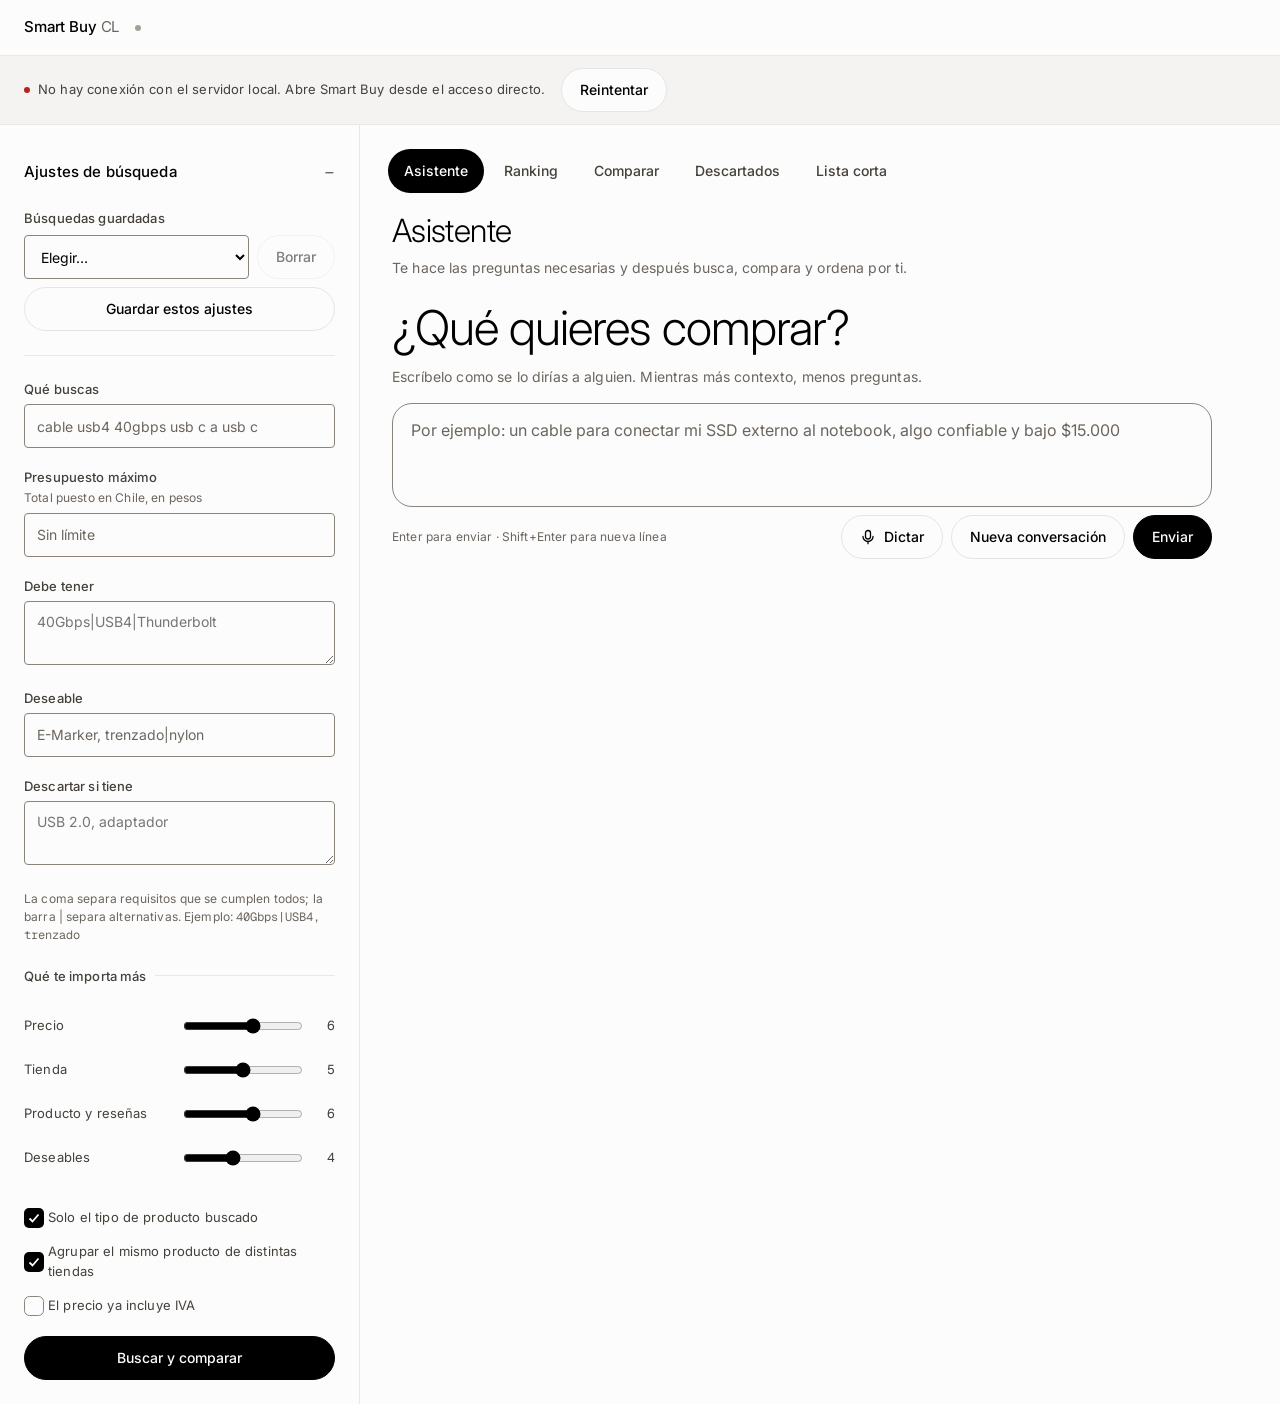
==== commit b175e065: "Add voice dictation button; speed up repeat searches and retry empty results Co-Authored-By: Claude " ====
--- a/static/index.html
+++ b/static/index.html
@@ -46,6 +46,10 @@
             placeholder="Por ejemplo: un cable para conectar mi SSD externo al notebook, algo confiable y bajo $15.000"></textarea>
           <div class="composer-bar">
             <span class="hint">Enter para enviar · Shift+Enter para nueva línea</span>
+            <button type="button" id="chat-mic" class="pill mic" aria-pressed="false" hidden>
+              <svg aria-hidden="true" viewBox="0 0 16 16" width="16" height="16"><rect x="5.5" y="1.5" width="5" height="8.5" rx="2.5" fill="none" stroke="currentColor" stroke-width="1.3"/><path d="M3 7.5a5 5 0 0 0 10 0M8 12.5v2.2" fill="none" stroke="currentColor" stroke-width="1.3" stroke-linecap="round"/></svg>
+              <span>Dictar</span>
+            </button>
             <button type="button" id="chat-reset" class="pill">Nueva conversación</button>
             <button type="submit" id="chat-send" class="pill primary">Enviar</button>
           </div>
--- a/static/style.css
+++ b/static/style.css
@@ -144,6 +144,9 @@
 #chat-input::placeholder { color: var(--smoke); }
 .composer-bar { display: flex; align-items: center; gap: 8px; flex-wrap: wrap; }
 .composer-bar .hint { margin-right: auto; font-size: 12px; color: var(--smoke); }
+.pill.mic { display: inline-flex; align-items: center; gap: 8px; }
+.pill.mic.on { background: var(--stone); border-color: var(--field); }
+.pill.mic.on span::before { content: ""; display: inline-block; width: 6px; height: 6px; border-radius: 9999px; background: var(--bad); margin-right: 8px; vertical-align: middle; animation: blink 1.2s ease-out infinite; }
 
 /* ---------- panel de ajustes ---------- */
 .panel summary {
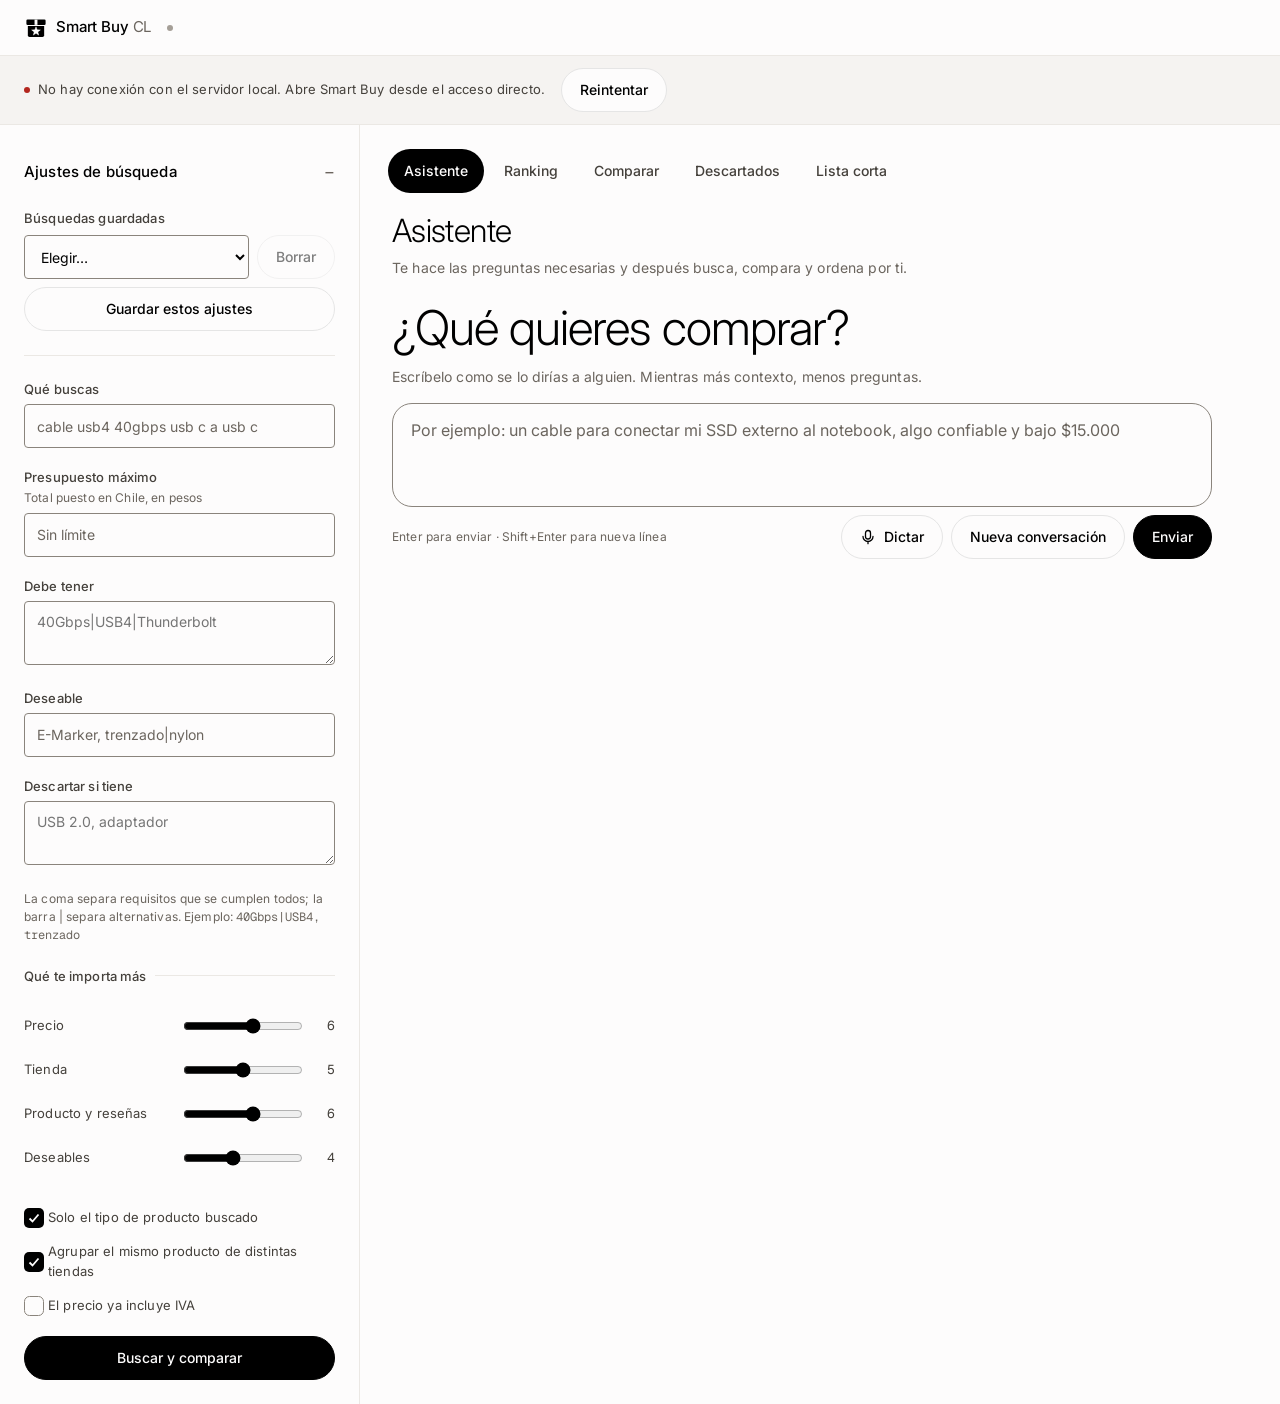
==== commit ee033461: "Agrega logo Paquete estrella y arregla bugs de costo y guardado - Logo dibujado con JavaScript, con " ====
--- a/static/index.html
+++ b/static/index.html
@@ -7,11 +7,12 @@
 <link rel="preconnect" href="https://fonts.googleapis.com">
 <link rel="preconnect" href="https://fonts.gstatic.com" crossorigin>
 <link rel="stylesheet" href="https://fonts.googleapis.com/css2?family=Geist+Mono:wght@400&family=Inter:wght@300;400;500&display=swap">
+<link rel="icon" href="icon.svg" type="image/svg+xml">
 <link rel="stylesheet" href="style.css">
 </head>
 <body>
 <header class="topbar">
-  <div class="brand">Smart Buy <span>CL</span></div>
+  <div class="brand"><svg class="brand-mark" viewBox="0 0 100 100" aria-hidden="true"><rect x="10" y="15" width="80" height="22" rx="5" fill="currentColor"/><rect x="44" y="15" width="12" height="22" fill="var(--canvas)"/><path d="M16 42 H84 V80 Q84 87 77 87 H23 Q16 87 16 80 Z" fill="currentColor"/><polygon points="50.00,45.00 54.69,57.54 68.07,58.13 57.59,66.47 61.17,79.37 50.00,71.98 38.83,79.37 42.41,66.47 31.93,58.13 45.31,57.54" fill="var(--canvas)" stroke="var(--canvas)" stroke-width="1.90" stroke-linejoin="round"/></svg>Smart Buy&nbsp;<span>CL</span></div>
   <div id="mode" class="state-dot"></div>
   <div id="fx" class="topbar-meta"></div>
 </header>
--- a/static/style.css
+++ b/static/style.css
@@ -36,7 +36,8 @@
   height: 56px; display: flex; align-items: center; gap: 16px; padding: 0 24px;
   border-bottom: 1px solid var(--stone); background: var(--canvas);
 }
-.brand { font-weight: 500; font-size: 15px; letter-spacing: -.01em; }
+.brand { display: flex; align-items: center; font-weight: 500; font-size: 15px; letter-spacing: -.01em; }
+.brand-mark { width: 24px; height: 24px; margin-right: 8px; }
 .brand span { color: var(--smoke); font-weight: 400; }
 .topbar-meta { margin-left: auto; font: 400 12px/1.5 var(--mono); color: var(--smoke); }
 
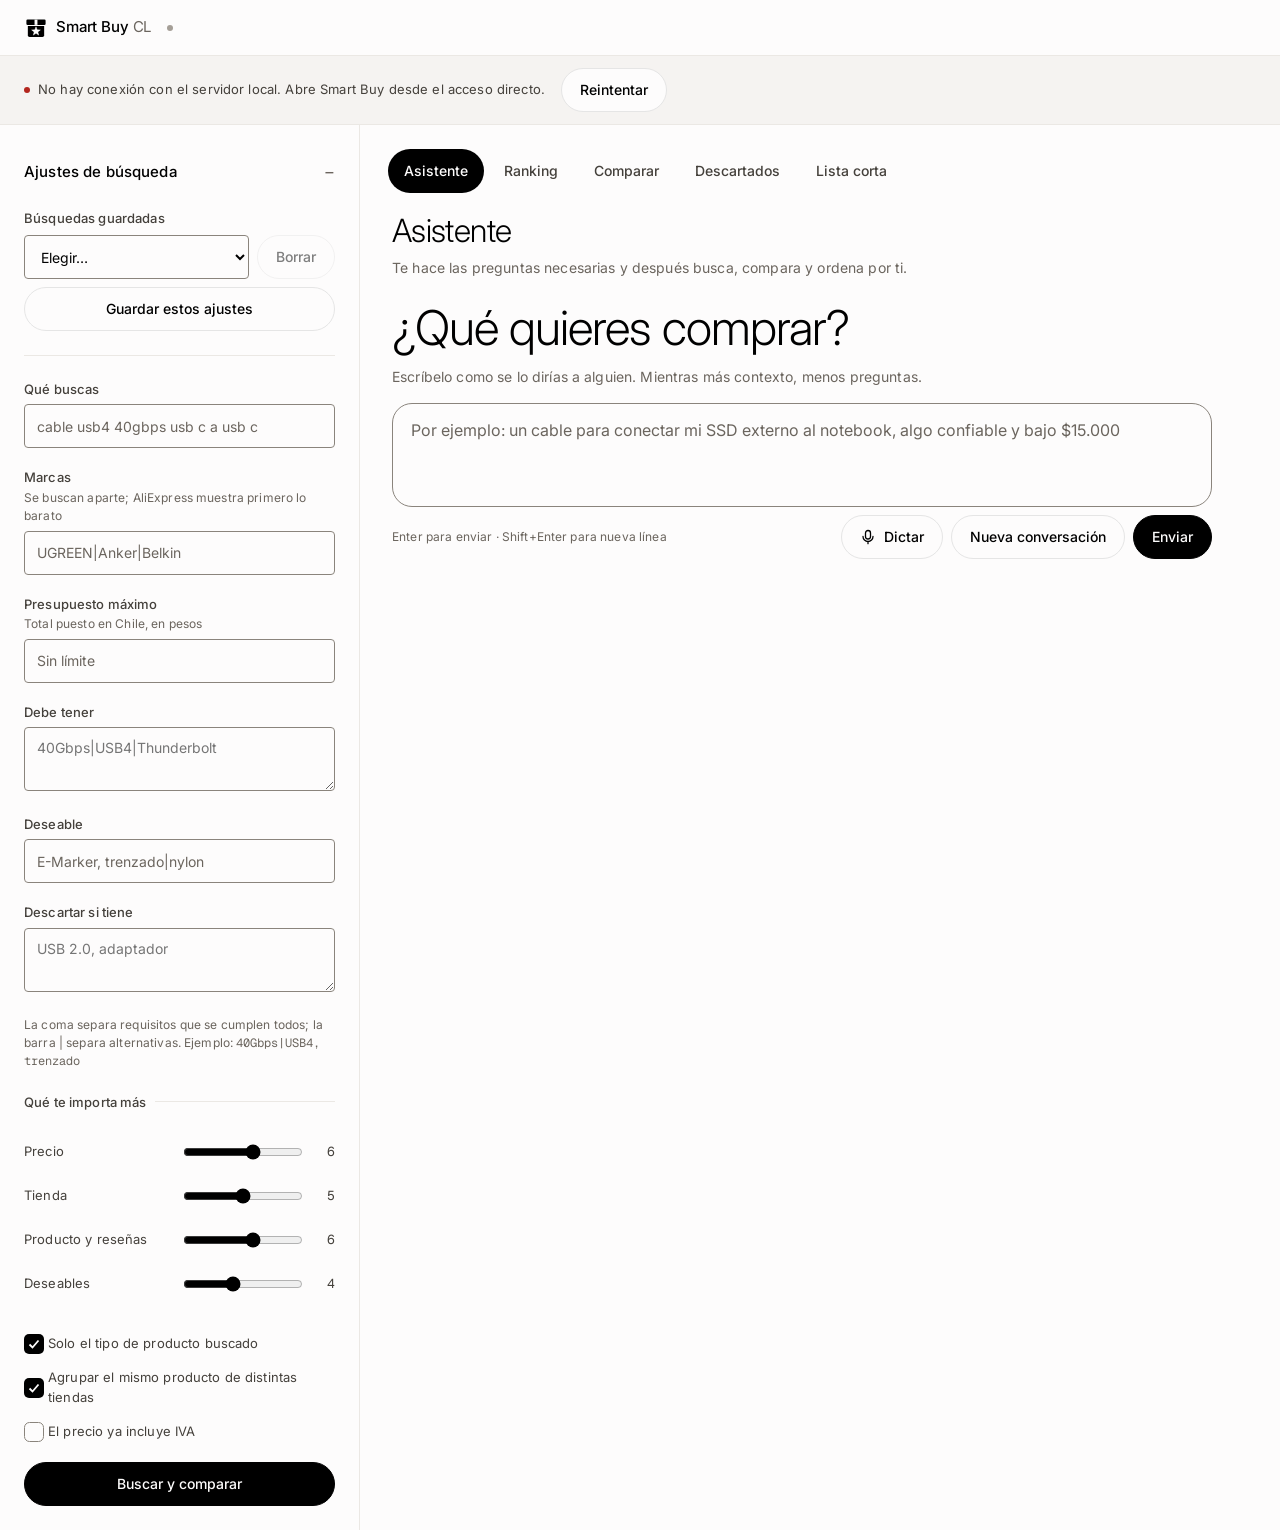
==== commit efbb74de: "Amplía la búsqueda y busca marcas aparte La API entrega 20 productos por página y su orden favorece " ====
--- a/static/index.html
+++ b/static/index.html
@@ -99,6 +99,10 @@
         <label class="label">Qué buscas
           <input name="q" required placeholder="cable usb4 40gbps usb c a usb c">
         </label>
+        <label class="label">Marcas
+          <span class="help">Se buscan aparte; AliExpress muestra primero lo barato</span>
+          <input name="brands" placeholder="UGREEN|Anker|Belkin">
+        </label>
         <label class="label">Presupuesto máximo
           <span class="help">Total puesto en Chile, en pesos</span>
           <input name="budget" type="number" min="0" step="1" inputmode="numeric" placeholder="Sin límite">
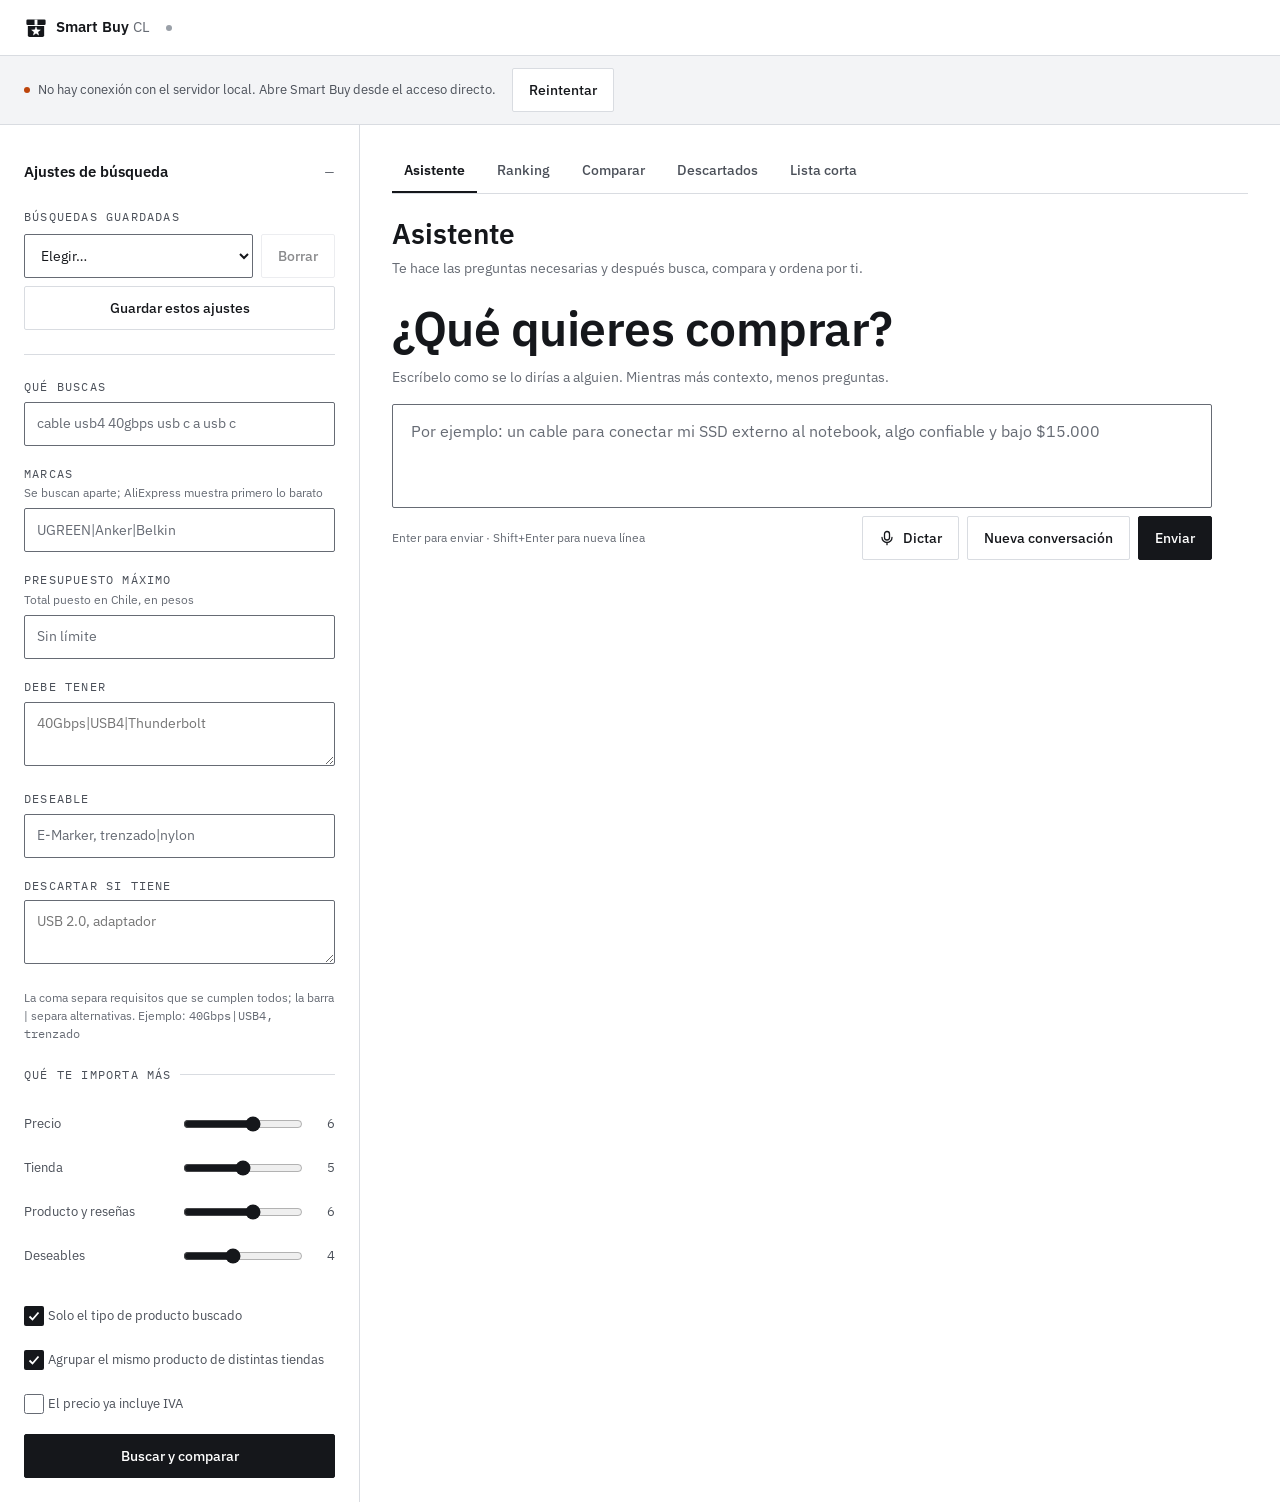
==== commit c920904d: "Rediseña la app con el estilo suizo-institucional Cambia colores, tipografía y formas, pasa los prod" ====
--- a/static/index.html
+++ b/static/index.html
@@ -6,7 +6,7 @@
 <title>Smart Buy CL</title>
 <link rel="preconnect" href="https://fonts.googleapis.com">
 <link rel="preconnect" href="https://fonts.gstatic.com" crossorigin>
-<link rel="stylesheet" href="https://fonts.googleapis.com/css2?family=Geist+Mono:wght@400&family=Inter:wght@300;400;500&display=swap">
+<link rel="stylesheet" href="https://fonts.googleapis.com/css2?family=IBM+Plex+Mono:wght@400;500&family=IBM+Plex+Sans:wght@400;500;600&display=swap">
 <link rel="icon" href="icon.svg" type="image/svg+xml">
 <link rel="stylesheet" href="style.css">
 </head>
--- a/static/style.css
+++ b/static/style.css
@@ -1,21 +1,21 @@
-/* Smart Buy CL — DNA en design/dna-smartbuy.md (adaptado de elevenlabs-calido). */
+/* Smart Buy CL — DNA en design/dna-smartbuy.md (adaptado de suizo-institucional). */
 :root {
-  --canvas: #fdfcfc; --taupe: #f5f3f1; --stone: #ebe8e4;
-  --ink: #000000; --on-ink: #fdfcfc; --graphite: #44403b; --smoke: #6b655e; --ash: #a59f97;
-  --field: #8a847c; --btn-border: #e5e5e5;
-  --ok: #3d7a57; --warn: #9a6a1f; --bad: #b3261e;
-  --sans: Inter, system-ui, -apple-system, "Segoe UI", sans-serif;
-  --mono: "Geist Mono", ui-monospace, monospace;
-  --whisper: 0 0 1px rgba(0,0,0,.4), 0 1px 1px rgba(0,0,0,.04), 0 2px 4px rgba(0,0,0,.04);
+  --canvas: #ffffff; --taupe: #f3f4f6; --stone: #d9dce1;
+  --ink: #15171b; --on-ink: #ffffff; --graphite: #4b5059; --smoke: #666b74; --ash: #9aa0a8;
+  --field: #666b74; --btn-border: #d9dce1; --accent: #bd450b;
+  --ok: #15171b; --warn: #9aa0a8; --bad: #bd450b;
+  --radius: 2px;
+  --sans: "IBM Plex Sans", system-ui, -apple-system, "Segoe UI", sans-serif;
+  --mono: "IBM Plex Mono", ui-monospace, monospace;
   --ease: 150ms ease-out;
   color-scheme: light;
 }
 @media (prefers-color-scheme: dark) {
   :root {
-    --canvas: #141311; --taupe: #1c1a18; --stone: #2a2724;
-    --ink: #f5f3f1; --on-ink: #141311; --graphite: #d6d1ca; --smoke: #a59f97; --ash: #8a847c;
-    --field: #777169; --btn-border: #34302c;
-    --ok: #6fb38a; --warn: #d3a050; --bad: #ef6b62;
+    --canvas: #0b0c0f; --taupe: #15171b; --stone: #2a2d33;
+    --ink: #f3f4f6; --on-ink: #0b0c0f; --graphite: #c6cad1; --smoke: #9aa0a8; --ash: #666b74;
+    --field: #7c828b; --btn-border: #3a3e45; --accent: #ee6018;
+    --ok: #f3f4f6; --warn: #7c828b; --bad: #ee6018;
     color-scheme: dark;
   }
 }
@@ -24,7 +24,7 @@
 html { -webkit-text-size-adjust: 100%; }
 body {
   margin: 0; background: var(--canvas); color: var(--ink);
-  font: 400 14px/1.5 var(--sans); letter-spacing: .01em;
+  font: 400 14px/1.5 var(--sans);
 }
 a { color: inherit; text-underline-offset: 3px; }
 .mono { font-family: var(--mono); letter-spacing: 0; }
@@ -33,10 +33,10 @@
 
 /* ---------- barra superior ---------- */
 .topbar {
-  height: 56px; display: flex; align-items: center; gap: 16px; padding: 0 24px;
+  height: 56px; display: flex; align-items: center; gap: 16px; padding: 0 32px 0 24px;
   border-bottom: 1px solid var(--stone); background: var(--canvas);
 }
-.brand { display: flex; align-items: center; font-weight: 500; font-size: 15px; letter-spacing: -.01em; }
+.brand { display: flex; align-items: center; font-weight: 600; font-size: 15px; }
 .brand-mark { width: 24px; height: 24px; margin-right: 8px; }
 .brand span { color: var(--smoke); font-weight: 400; }
 .topbar-meta { margin-left: auto; font: 400 12px/1.5 var(--mono); color: var(--smoke); }
@@ -72,33 +72,33 @@
   .topbar-meta { display: none; }
 }
 
-/* ---------- pestañas en píldora ---------- */
-.tabs { display: flex; gap: 4px; overflow-x: auto; padding-bottom: 4px; margin: 0 -4px 8px; scrollbar-width: none; }
+/* ---------- pestañas con línea ---------- */
+.tabs { display: flex; gap: 8px; overflow-x: auto; margin: 0 0 8px; border-bottom: 1px solid var(--stone); scrollbar-width: none; }
 .tabs button {
-  min-height: 44px; padding: 0 16px; border: 0; border-radius: 9999px; background: transparent;
+  min-height: 44px; padding: 0 12px; border: 0; border-bottom: 2px solid transparent; border-radius: 0; background: transparent;
   color: var(--graphite); font: 500 14px/1 var(--sans); cursor: pointer; white-space: nowrap;
 }
-.tabs button:hover { background: var(--taupe); }
-.tabs button.active { background: var(--ink); color: var(--on-ink); }
-.tabs .count { font: 400 12px var(--mono); margin-left: 4px; opacity: .75; }
+.tabs button:hover { color: var(--ink); border-bottom-color: var(--stone); }
+.tabs button.active { color: var(--ink); border-bottom-color: var(--ink); font-weight: 600; }
+.tabs .count { font: 400 12px var(--mono); margin-left: 4px; }
 .tabs .count:empty { display: none; }
 
 .tab { display: none; }
 .tab.active { display: block; }
-.panel-title { font: 300 32px/1.13 var(--sans); letter-spacing: -.02em; margin: 16px 0 8px; color: var(--ink); }
+.panel-title { font: 600 28px/1.15 var(--sans); margin: 24px 0 8px; color: var(--ink); }
 .lede { color: var(--smoke); margin: 0 0 24px; max-width: 64ch; }
 
 /* ---------- estado de búsqueda ---------- */
 .status { font-size: 13px; color: var(--smoke); min-height: 0; }
 .status:not(:empty) { margin: 4px 0 8px; }
-.status .progress { height: 2px; background: var(--stone); border-radius: 9999px; overflow: hidden; margin-top: 8px; max-width: 360px; }
-.status .progress::after { content: ""; display: block; height: 100%; width: 30%; background: var(--ink); border-radius: 9999px; animation: indeterminate 1.4s ease-out infinite; }
+.status .progress { height: 2px; background: var(--stone); overflow: hidden; margin-top: 8px; max-width: 360px; }
+.status .progress::after { content: ""; display: block; height: 100%; width: 30%; background: var(--ink); animation: indeterminate 1.4s ease-out infinite; }
 @keyframes indeterminate { from { transform: translateX(-100%); } to { transform: translateX(340%); } }
 
-/* ---------- botones: píldoras ---------- */
+/* ---------- botones ---------- */
 button { font: inherit; }
 .pill, .actions button, .chat-options button {
-  min-height: 44px; padding: 0 18px; border-radius: 9999px; border: 1px solid var(--btn-border);
+  min-height: 44px; padding: 0 16px; border-radius: var(--radius); border: 1px solid var(--btn-border);
   background: var(--canvas); color: var(--ink); font: 500 14px/1 var(--sans); cursor: pointer;
   transition: background-color var(--ease), border-color var(--ease);
 }
@@ -107,27 +107,28 @@
 .pill.primary:hover { background: var(--graphite); border-color: var(--graphite); }
 .pill.wide { width: 100%; margin-top: 8px; }
 button:disabled { opacity: .5; cursor: not-allowed; }
-.actions button.on { background: var(--stone); border-color: var(--field); }
+.actions button.on { background: var(--ink); color: var(--on-ink); border-color: var(--ink); }
 
 /* ---------- asistente ---------- */
 .chat { display: flex; flex-direction: column; gap: 16px; max-width: 820px; }
+.tab.fresh .chat { max-width: none; }
 .tab.fresh .panel-title { position: absolute; width: 1px; height: 1px; overflow: hidden; clip: rect(0 0 0 0); white-space: nowrap; }
 .tab.fresh .chat-intro { display: none; }
-.tab.fresh .chat { background: var(--taupe); border-radius: 24px; padding: 48px; margin-top: 24px; gap: 24px; }
+.tab.fresh .chat { background: var(--taupe); border-radius: var(--radius); padding: 48px; margin-top: 24px; gap: 24px; }
 @media (max-width: 860px) { .tab.fresh .chat { padding: 24px 20px; margin-top: 8px; } .chat-empty .display { font-size: 32px; line-height: 1.13; } }
 .chat-empty { text-align: left; }
-.chat-empty .display { font: 300 48px/1.08 var(--sans); letter-spacing: -.02em; margin: 0 0 12px; }
+.chat-empty .display { font: 600 48px/1.08 var(--sans); letter-spacing: -.01em; margin: 0 0 12px; }
 .chat-empty .lede { margin: 0; }
 .chat-log { flex: 1; display: flex; flex-direction: column; gap: 12px; }
 .chat-log:empty { display: none; }
-.msg { max-width: 85%; padding: 14px 18px; border-radius: 20px; white-space: pre-wrap; font-size: 16px; line-height: 1.55; letter-spacing: 0; }
-.msg.assistant { background: var(--taupe); align-self: flex-start; border-bottom-left-radius: 6px; }
-.msg.user { background: var(--ink); color: var(--on-ink); align-self: flex-end; border-bottom-right-radius: 6px; }
+.msg { max-width: 85%; padding: 14px 18px; border-radius: var(--radius); white-space: pre-wrap; font-size: 16px; line-height: 1.55; }
+.msg.assistant { background: var(--taupe); align-self: flex-start; }
+.msg.user { background: var(--ink); color: var(--on-ink); align-self: flex-end; }
 .msg.thinking { color: var(--smoke); display: inline-flex; align-items: center; gap: 10px; }
 .msg.thinking .mono { font-size: 13px; }
 .msg.error { color: var(--graphite); }
 .msg.error::before { content: ""; display: inline-block; width: 6px; height: 6px; border-radius: 9999px; background: var(--bad); margin-right: 8px; vertical-align: middle; }
-.msg b { font-weight: 500; }
+.msg b { font-weight: 600; }
 .dots { display: inline-flex; gap: 4px; }
 .dots i { width: 5px; height: 5px; border-radius: 9999px; background: var(--smoke); animation: blink 1.2s ease-out infinite; }
 .dots i:nth-child(2) { animation-delay: .2s; } .dots i:nth-child(3) { animation-delay: .4s; }
@@ -135,9 +136,9 @@
 .chat-options { display: flex; flex-wrap: wrap; gap: 8px; }
 .chat-options:empty { display: none; }
 
-.chat-composer { border-radius: 20px; display: flex; flex-direction: column; gap: 8px; }
+.chat-composer { display: flex; flex-direction: column; gap: 8px; }
 #chat-input {
-  width: 100%; min-height: 84px; max-height: 240px; resize: none; border: 1px solid var(--field); border-radius: 20px;
+  width: 100%; min-height: 84px; max-height: 240px; resize: none; border: 1px solid var(--field); border-radius: var(--radius);
   background: var(--canvas); color: var(--ink); font: 400 16px/1.55 var(--sans); padding: 14px 18px;
   transition: border-color var(--ease), box-shadow var(--ease);
 }
@@ -151,7 +152,7 @@
 
 /* ---------- panel de ajustes ---------- */
 .panel summary {
-  cursor: pointer; list-style: none; font: 500 15px/1.4 var(--sans); min-height: 44px;
+  cursor: pointer; list-style: none; font: 600 15px/1.4 var(--sans); min-height: 44px;
   display: flex; align-items: center; justify-content: space-between;
 }
 .panel summary::-webkit-details-marker { display: none; }
@@ -161,19 +162,19 @@
 .saved { display: flex; flex-direction: column; gap: 8px; padding-bottom: 24px; margin-bottom: 24px; border-bottom: 1px solid var(--stone); }
 .row { display: flex; gap: 8px; }
 .row > select, .row > input { flex: 1; min-width: 0; }
-.label { display: block; font: 500 13px/1.4 var(--sans); color: var(--graphite); margin-bottom: 20px; }
+.label { display: block; font: 400 12px/1.4 var(--mono); text-transform: uppercase; letter-spacing: 1.2px; color: var(--graphite); margin-bottom: 20px; }
 .saved .label { margin-bottom: 0; }
-.help { display: block; font: 400 12px/1.5 var(--sans); color: var(--smoke); margin: 0 0 16px; }
+.help { display: block; font: 400 12px/1.5 var(--sans); text-transform: none; letter-spacing: 0; color: var(--smoke); margin: 0 0 16px; }
 .label .help { margin: 2px 0 0; }
-.panel textarea { width: 100%; margin-top: 6px; padding: 10px 12px; border: 1px solid var(--field); border-radius: 4px; background: var(--canvas); color: var(--ink); font: 400 14px/1.45 var(--sans); resize: vertical; min-height: 64px; }
+.panel textarea { field-sizing: content; max-height: 160px; width: 100%; margin-top: 6px; padding: 10px 12px; border: 1px solid var(--field); border-radius: var(--radius); background: var(--canvas); color: var(--ink); font: 400 14px/1.45 var(--sans); text-transform: none; letter-spacing: 0; resize: vertical; min-height: 64px; }
 .panel input:not([type=checkbox]):not([type=range]), .panel select, .variant select {
-  width: 100%; min-height: 44px; margin-top: 6px; padding: 0 12px; border: 1px solid var(--field); border-radius: 4px;
-  background: var(--canvas); color: var(--ink); font: 400 14px/1.4 var(--sans);
+  width: 100%; min-height: 44px; margin-top: 6px; padding: 0 12px; border: 1px solid var(--field); border-radius: var(--radius);
+  background: var(--canvas); color: var(--ink); font: 400 14px/1.4 var(--sans); text-transform: none; letter-spacing: 0;
 }
 .row > select, .row > input { margin-top: 0 !important; }
 .panel input::placeholder { color: var(--smoke); }
 fieldset { border: 0; border-top: 1px solid var(--stone); margin: 24px 0 16px; padding: 20px 0 0; }
-legend { font: 500 13px var(--sans); color: var(--graphite); padding: 0 8px 0 0; }
+legend { font: 400 12px var(--mono); text-transform: uppercase; letter-spacing: 1.2px; color: var(--graphite); padding: 0 8px 0 0; }
 .slider { display: grid; grid-template-columns: 1fr 120px 24px; align-items: center; gap: 8px; min-height: 44px; font-size: 13px; color: var(--graphite); }
 .slider input { accent-color: var(--ink); width: 100%; height: 44px; margin: 0; }
 .slider output { text-align: right; font-size: 13px; }
@@ -183,40 +184,41 @@
   background: no-repeat center / 20px 20px var(--box-off);
 }
 .check input:checked { background-image: var(--box-on); }
-.check input:focus-visible { outline: 2px solid var(--ink); outline-offset: -10px; border-radius: 6px; }
+.check input:focus-visible { outline: 2px solid var(--ink); outline-offset: -10px; }
 :root {
-  --box-off: url("data:image/svg+xml,%3Csvg xmlns='http://www.w3.org/2000/svg' viewBox='0 0 20 20'%3E%3Crect x='.5' y='.5' width='19' height='19' rx='5' fill='%23fdfcfc' stroke='%238a847c'/%3E%3C/svg%3E");
-  --box-on: url("data:image/svg+xml,%3Csvg xmlns='http://www.w3.org/2000/svg' viewBox='0 0 20 20'%3E%3Crect width='20' height='20' rx='5' fill='%23000'/%3E%3Cpath d='M5.5 10.5l3 3 6-7' fill='none' stroke='%23fdfcfc' stroke-width='1.8'/%3E%3C/svg%3E");
+  --box-off: url("data:image/svg+xml,%3Csvg xmlns='http://www.w3.org/2000/svg' viewBox='0 0 20 20'%3E%3Crect x='.5' y='.5' width='19' height='19' rx='2' fill='%23fff' stroke='%23666b74'/%3E%3C/svg%3E");
+  --box-on: url("data:image/svg+xml,%3Csvg xmlns='http://www.w3.org/2000/svg' viewBox='0 0 20 20'%3E%3Crect width='20' height='20' rx='2' fill='%2315171b'/%3E%3Cpath d='M5.5 10.5l3 3 6-7' fill='none' stroke='%23fff' stroke-width='1.8'/%3E%3C/svg%3E");
 }
 @media (prefers-color-scheme: dark) {
   :root {
-    --box-off: url("data:image/svg+xml,%3Csvg xmlns='http://www.w3.org/2000/svg' viewBox='0 0 20 20'%3E%3Crect x='.5' y='.5' width='19' height='19' rx='5' fill='%23141311' stroke='%23777169'/%3E%3C/svg%3E");
-    --box-on: url("data:image/svg+xml,%3Csvg xmlns='http://www.w3.org/2000/svg' viewBox='0 0 20 20'%3E%3Crect width='20' height='20' rx='5' fill='%23f5f3f1'/%3E%3Cpath d='M5.5 10.5l3 3 6-7' fill='none' stroke='%23141311' stroke-width='1.8'/%3E%3C/svg%3E");
+    --box-off: url("data:image/svg+xml,%3Csvg xmlns='http://www.w3.org/2000/svg' viewBox='0 0 20 20'%3E%3Crect x='.5' y='.5' width='19' height='19' rx='2' fill='%230b0c0f' stroke='%237c828b'/%3E%3C/svg%3E");
+    --box-on: url("data:image/svg+xml,%3Csvg xmlns='http://www.w3.org/2000/svg' viewBox='0 0 20 20'%3E%3Crect width='20' height='20' rx='2' fill='%23f3f4f6'/%3E%3Cpath d='M5.5 10.5l3 3 6-7' fill='none' stroke='%230b0c0f' stroke-width='1.8'/%3E%3C/svg%3E");
   }
 }
 
-/* ---------- tarjeta de producto ---------- */
+/* ---------- fila de producto ---------- */
 .card {
-  display: grid; grid-template-columns: 96px minmax(0, 1fr) 220px; gap: 20px;
-  background: var(--taupe); border-radius: 20px; padding: 24px; margin-bottom: 24px;
-}
-.card.top { grid-template-columns: 160px minmax(0, 1fr) 220px; }
-.card.top .card-media img, .card.top .card-media .noimg { width: 160px; height: 160px; border-radius: 16px; }
+  display: grid; grid-template-columns: 160px minmax(0, 1fr) 220px; gap: 24px;
+  border-top: 1px solid var(--stone); padding: 24px 0;
+}
+.card.top { border-top: 2px solid var(--ink); }
+.card.top .card-media img, .card.top .card-media .noimg { width: 160px; height: 160px; }
 .card-media { position: relative; }
-.card-media img, .card-media .noimg { width: 96px; height: 96px; border-radius: 12px; object-fit: cover; background: var(--stone); display: block; }
-.rank { position: absolute; top: -8px; left: -8px; min-width: 28px; height: 28px; padding: 0 8px; border-radius: 9999px;
-  background: var(--canvas); border: 1px solid var(--stone); font: 400 12px/26px var(--mono); text-align: center; }
+.card-media img, .card-media .noimg { width: 96px; height: 96px; border-radius: var(--radius); object-fit: cover; background: var(--stone); display: block; }
+.rank { display: block; margin-top: 8px; font: 500 16px/1 var(--mono); color: var(--ink); }
+.card.top .rank { font-size: 20px; color: var(--accent); }
 .best-label { font-size: 12px; color: var(--graphite); margin-bottom: 4px; }
-.card .title { font: 500 15px/1.4 var(--sans); text-decoration: none; display: block; }
+.card .title { font: 600 15px/1.4 var(--sans); text-decoration: none; display: block; }
 .card .title:hover { text-decoration: underline; }
 .meta { font-size: 13px; color: var(--smoke); margin: 4px 0 12px; }
 .variant { display: block; font-size: 12px; color: var(--smoke); margin: 0 0 12px; max-width: 520px; }
 .variant select { margin-top: 4px; font-family: var(--mono); font-size: 12px; background: transparent; min-height: 40px; }
 .chips { display: flex; flex-wrap: wrap; gap: 6px; margin-bottom: 12px; }
-.chip { font: 400 12px/1.4 var(--sans); padding: 4px 10px; border-radius: 9999px; background: var(--canvas); color: var(--graphite); border: 1px solid var(--stone); }
+.chip { font: 400 12px/1.4 var(--sans); padding: 4px 8px; border-radius: var(--radius); color: var(--graphite); border: 1px solid var(--stone); }
 .reasons { margin: 0; padding: 0; list-style: none; font-size: 13px; color: var(--graphite); display: grid; gap: 4px; }
 .reasons li { display: flex; gap: 8px; align-items: baseline; }
 .reasons li::before { content: ""; width: 6px; height: 6px; border-radius: 9999px; flex: none; transform: translateY(-1px); background: var(--ash); }
+.reasons li.con, .reasons li.bad { color: var(--ink); }
 .reasons li.pro::before { background: var(--ok); }
 .reasons li.con::before { background: var(--warn); }
 .reasons li.bad::before { background: var(--bad); }
@@ -228,22 +230,29 @@
 .clones { font-size: 12px; color: var(--smoke); margin-top: 12px; }
 
 .card-side { display: flex; flex-direction: column; align-items: flex-end; text-align: right; gap: 4px; }
-.total { font: 400 24px/1.17 var(--mono); letter-spacing: -.02em; }
+.total { font: 500 24px/1.17 var(--mono); }
 .breakdown { font: 400 12px/1.6 var(--mono); color: var(--smoke); }
 .score { width: 100%; margin: 12px 0 8px; }
 .score-row { display: flex; justify-content: space-between; align-items: center; font-size: 12px; color: var(--smoke); }
 .score-num { font: 400 18px var(--mono); color: var(--ink); }
-.bar { height: 6px; border-radius: 9999px; background: var(--stone); overflow: hidden; margin-top: 6px; }
-.bar > div { height: 100%; background: var(--ink); border-radius: 9999px; }
-.actions { display: grid; grid-template-columns: 1fr 1fr; gap: 6px; width: 100%; margin-top: auto; padding-top: 12px; }
+.bar { height: 4px; background: var(--stone); overflow: hidden; margin-top: 6px; }
+.bar > div { height: 100%; background: var(--ink); }
+.actions { display: grid; grid-template-columns: 1fr 1fr; gap: 6px; width: 100%; padding-top: 12px; }
 .actions button { min-height: 40px; padding: 0 12px; font-size: 13px; }
-.actions button[data-reviews] { grid-column: 1 / -1; }
+.actions button[data-reviews] { grid-column: 1 / -1; border-color: transparent; background: none; color: var(--graphite); text-decoration: underline; text-underline-offset: 3px; }
 
 @media (max-width: 1080px) {
-  .card, .card.top { grid-template-columns: 72px minmax(0, 1fr); }
-  .card.top .card-media img, .card.top .card-media .noimg { width: 72px; height: 72px; border-radius: 12px; }
+  /* El precio sube junto a la foto: es el dato que manda. */
+  .card, .card.top { grid-template-columns: 72px minmax(0, 1fr); gap: 8px 16px; }
+  .card-media { grid-row: 1 / span 2; }
+  .card-body, .score, .actions { grid-column: 1 / -1; }
+  .card.top .card-media img, .card.top .card-media .noimg { width: 72px; height: 72px; }
   .card-media img, .card-media .noimg { width: 72px; height: 72px; }
-  .card-side { grid-column: 1 / -1; align-items: stretch; text-align: left; border-top: 1px solid var(--stone); padding-top: 12px; }
+  .card-side { display: contents; }
+  .total, .breakdown { grid-column: 2; text-align: left; }
+  .total { grid-row: 1; }
+  .breakdown { grid-row: 2; }
+  .card-body { grid-row: 3; margin-top: 8px; }
   .actions button { min-height: 44px; }
 }
 
@@ -252,38 +261,41 @@
 .empty p { margin: 0 0 16px; }
 
 /* ---------- comparar ---------- */
-.table-wrap { overflow-x: auto; border-radius: 20px; background: var(--taupe); }
+.table-wrap { overflow-x: auto; }
 table { border-collapse: collapse; width: 100%; font-size: 13px; }
 th, td { padding: 10px 16px; border-bottom: 1px solid var(--stone); text-align: left; vertical-align: top; }
 tr:last-child th, tr:last-child td { border-bottom: 0; }
 th { font-weight: 500; color: var(--graphite); white-space: nowrap; }
-tbody th:first-child, thead th:first-child { position: sticky; left: 0; background: var(--taupe); }
+thead th { border-bottom: 2px solid var(--ink); }
+tbody th { font: 400 12px/1.5 var(--mono); color: var(--smoke); }
+th:first-child { padding-left: 0; }
+tbody th:first-child, thead th:first-child { position: sticky; left: 0; background: var(--canvas); }
 td.num { font-family: var(--mono); font-size: 12px; }
-td.best { font-weight: 500; }
+td.best { font-weight: 600; }
 td.best::after { content: ""; display: inline-block; width: 6px; height: 6px; border-radius: 9999px; background: var(--ok); margin-left: 8px; vertical-align: middle; }
-thead th a { font-weight: 500; text-decoration: none; display: block; white-space: normal; }
+thead th a { font-weight: 600; text-decoration: none; display: block; white-space: normal; }
 td, thead th + th { min-width: 160px; max-width: 260px; overflow-wrap: anywhere; }
 
 /* ---------- descartados ---------- */
-.discard { background: var(--taupe); border-radius: 20px; padding: 16px 20px; margin-bottom: 8px; }
-.discard .title { font-weight: 500; text-decoration: none; }
+.discard { border-top: 1px solid var(--stone); padding: 16px 0; }
+.discard .title { font-weight: 600; text-decoration: none; }
 .discard .meta { margin: 2px 0 6px; }
 .discard .why { font-size: 13px; color: var(--graphite); display: flex; gap: 8px; align-items: baseline; }
 .discard .why::before { content: ""; width: 6px; height: 6px; border-radius: 9999px; background: var(--bad); flex: none; transform: translateY(-1px); }
 
 /* ---------- lista corta ---------- */
-.sl { background: var(--taupe); border-radius: 20px; padding: 20px; margin-bottom: 12px; }
-.sl .title { font: 500 15px/1.4 var(--sans); text-decoration: none; }
+.sl { border-top: 1px solid var(--stone); padding: 20px 0; }
+.sl .title { font: 600 15px/1.4 var(--sans); text-decoration: none; }
 .sl .meta .mono { font-size: 12px; }
-.sl textarea { width: 100%; min-height: 64px; margin-top: 8px; padding: 10px 12px; border: 1px solid var(--field); border-radius: 4px; background: var(--canvas); color: var(--ink); font: 400 14px/1.5 var(--sans); resize: vertical; }
+.sl textarea { width: 100%; min-height: 64px; margin-top: 8px; padding: 10px 12px; border: 1px solid var(--field); border-radius: var(--radius); background: var(--canvas); color: var(--ink); font: 400 14px/1.5 var(--sans); resize: vertical; }
 .sl .saved-note { font-size: 12px; color: var(--smoke); min-height: 18px; }
 .sl .actions { justify-content: flex-start; }
 
 /* ---------- toast ---------- */
 .toast {
   position: fixed; left: 50%; bottom: 24px; transform: translateX(-50%); z-index: 10;
-  display: flex; align-items: center; gap: 12px; padding: 10px 12px 10px 18px; border-radius: 9999px;
-  background: var(--canvas); box-shadow: var(--whisper); font-size: 14px; max-width: calc(100vw - 32px);
+  display: flex; align-items: center; gap: 12px; padding: 10px 12px 10px 16px; border-radius: var(--radius);
+  background: var(--canvas); border: 1px solid var(--ink); font-size: 14px; max-width: calc(100vw - 32px);
 }
 .toast button { min-height: 36px; }
 
